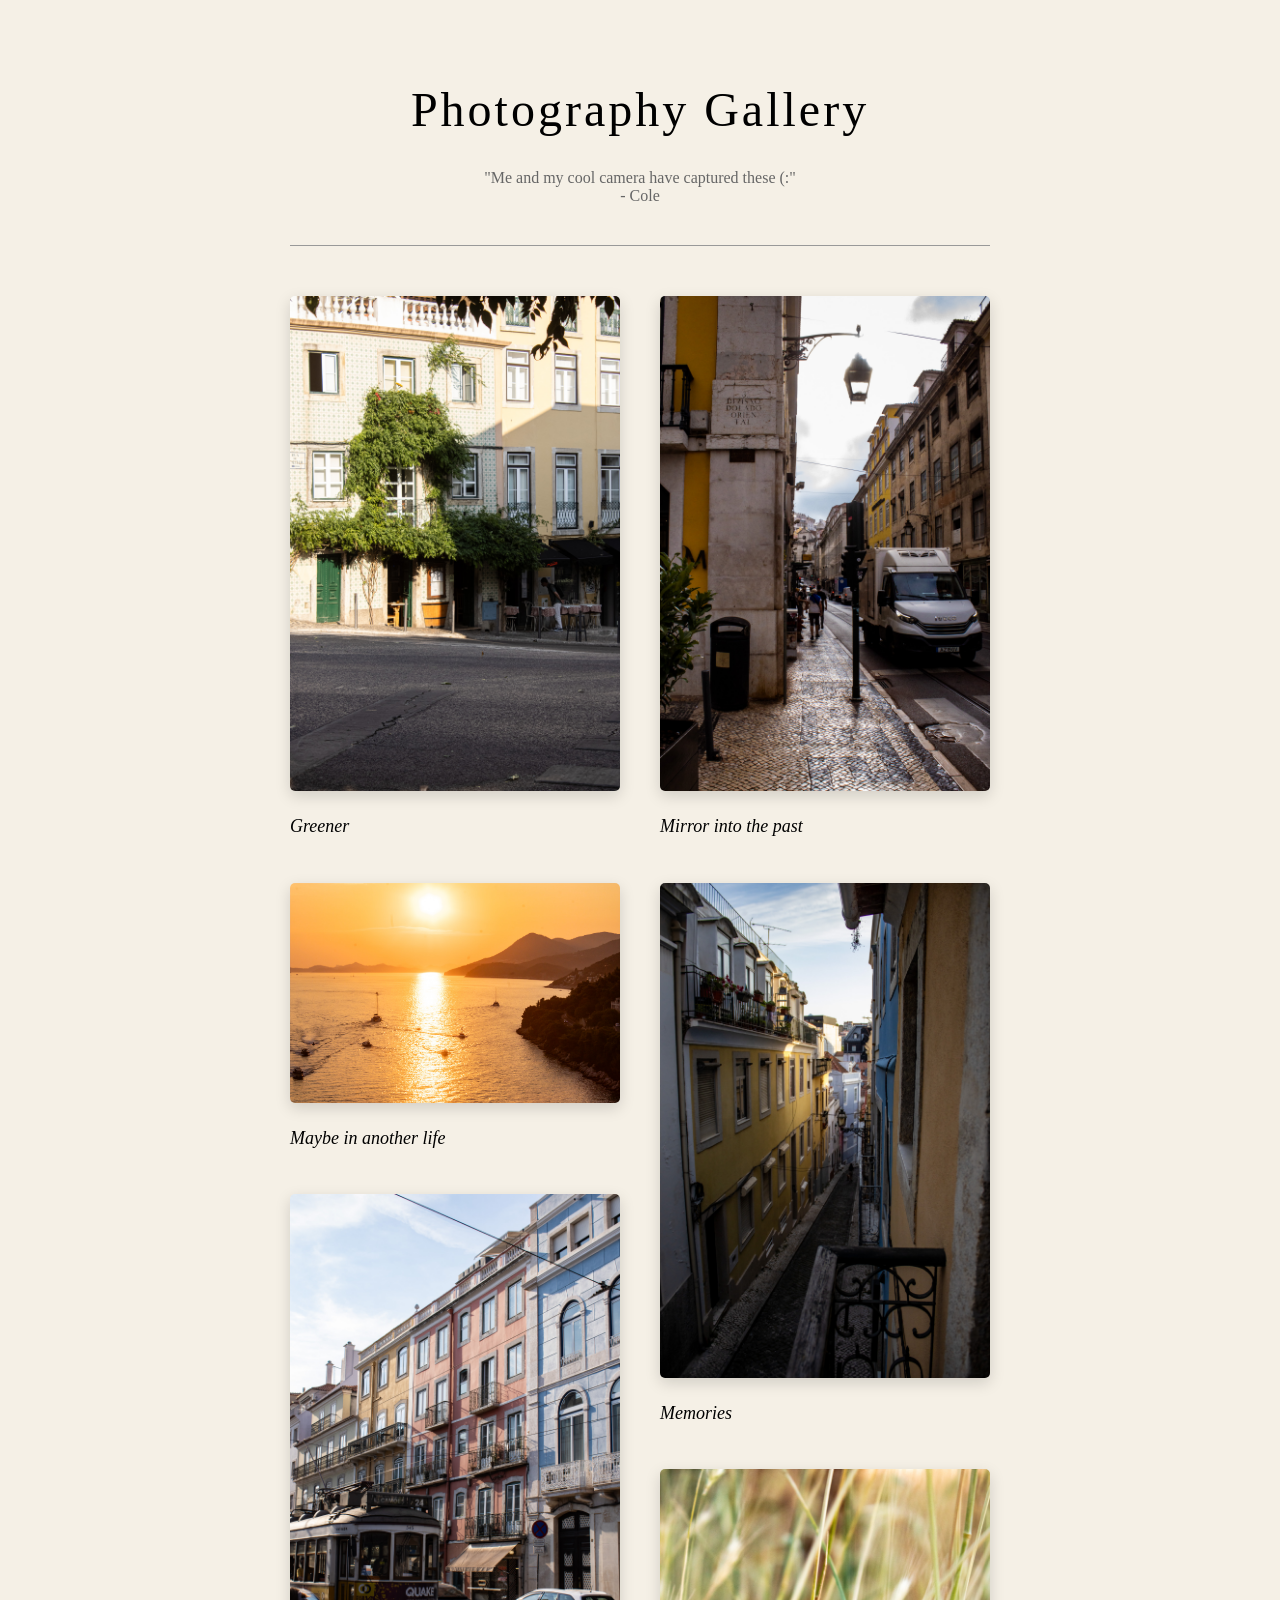
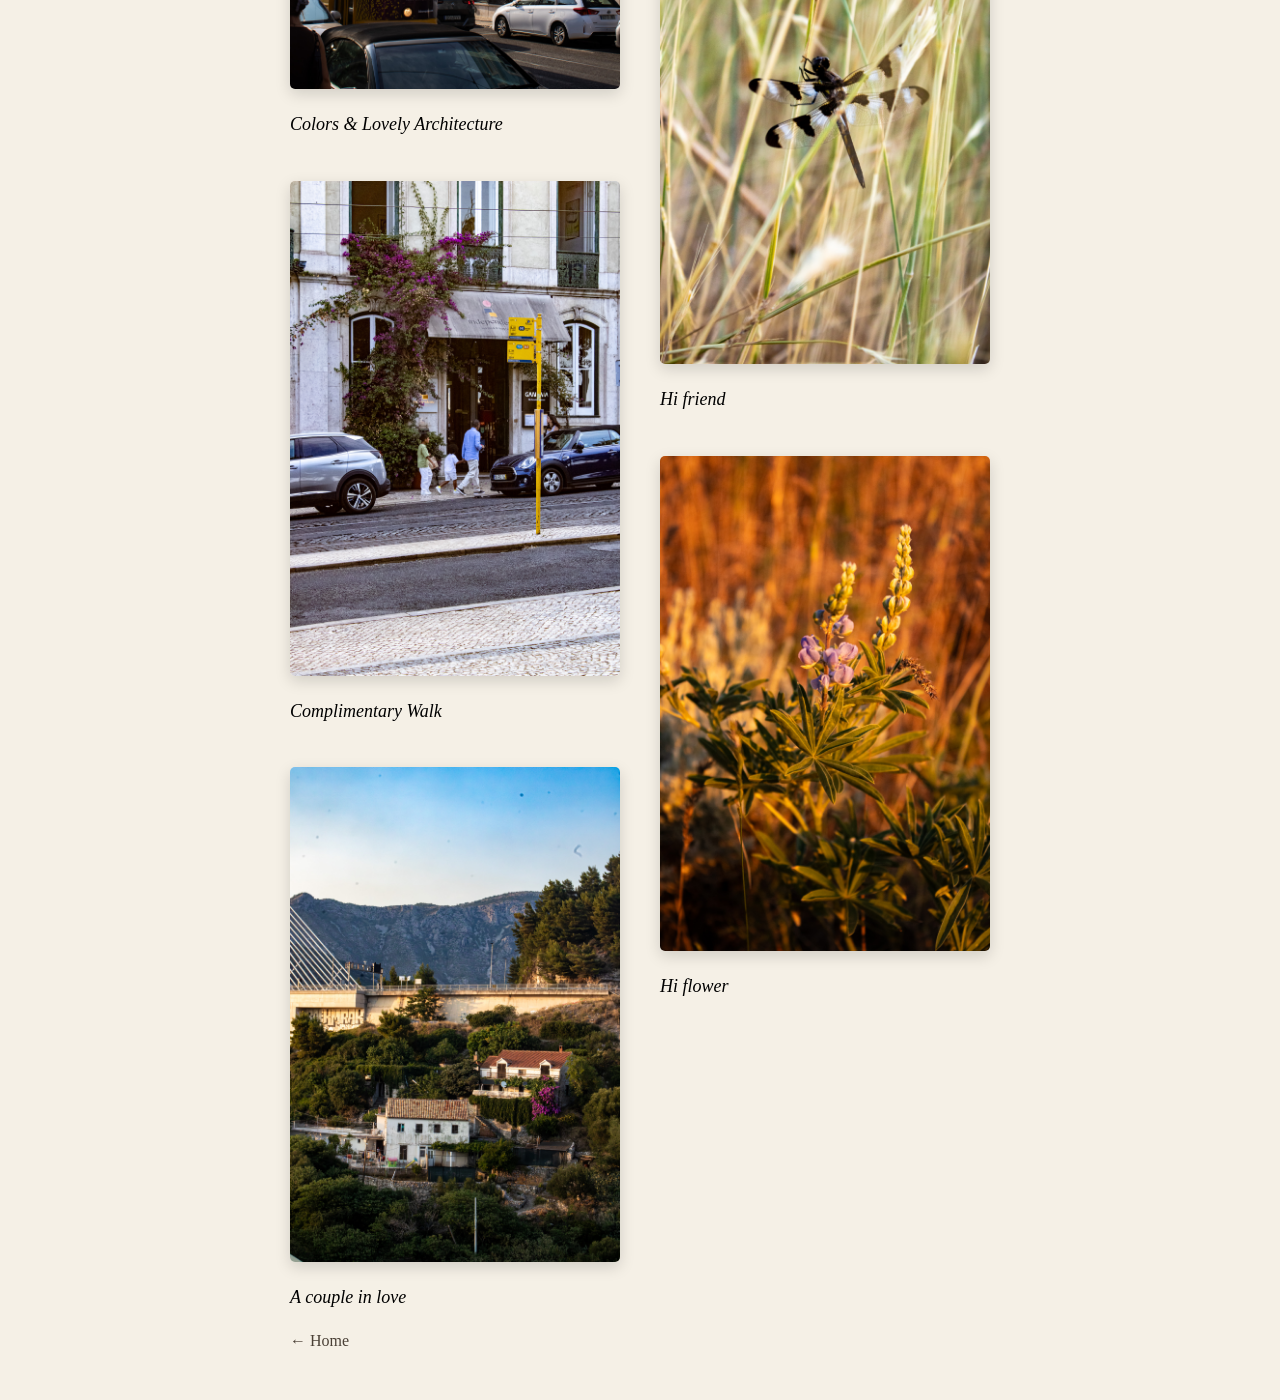
==== gallery.html @ 3cad30f8 "second version" ====
<!DOCTYPE html>
<html>

<head>
    <title>Photography Gallery</title>
    <link rel="stylesheet" href="styles.css">
</head>

<body>

<div class="content">

    <h1>Photography Gallery</h1>

    <h5>
        "Me and my cool camera have captured these (:" <br> - Cole
    </h5>

    <hr>


    <div class="gallery">

        <div class="photo-card">
            <img 
    class="gallery-image" 
    src="images/_MG_5881.jpg" 
    alt="Greener"
    data-caption="Greener — Lisbon, Portugal • July 2026">
            <p>Greener</p>
        </div>

<div class="photo-card">
            <img 
    class="gallery-image" 
    src="images/_MG_5789.jpg" 
    alt="Maybe in another life"
    data-caption="Maybe in another life — Dubrovnik, Croatia • June 2026">
            <p>Maybe in another life</p>
        </div>

        <div class="photo-card">
            <img 
    class="gallery-image" 
    src="images/_MG_5874.jpg" 
    alt="Colors & Lovely Architecture"
    data-caption="Colors & Lovely Architecture — Lisbon, Portugal • July 2026">
            <p>Colors & Lovely Architecture</p>
        </div>


        <div class="photo-card">
            <img 
    class="gallery-image" 
    src="images/_MG_5863.jpg" 
    alt="Complimentary Walk"
    data-caption="Complimentary Walk — Lisbon, Portugal • July 2026">
            <p>Complimentary Walk</p>
        </div>

        

        <div class="photo-card">
            <img 
    class="gallery-image" 
    src="images/_MG_5770.jpg" 
    alt="A couple in love"
    data-caption="A couple in love — Dubrovnik, Croatia • June 2026">
            <p>A couple in love</p>
        </div>

        <div class="photo-card">
            <img 
    class="gallery-image" 
    src="images/_MG_5724.jpg" 
    alt="Mirror into the past"
    data-caption="Mirror into the past — Lisbon, Portugal • June 2026">
            <p>Mirror into the past</p>
        </div>

        <div class="photo-card">
            <img 
    class="gallery-image" 
    src="images/_MG_5722.jpg" 
    alt="Memories"
    data-caption="Memories — Lisbon, Portugal • June 2026">
            <p>Memories</p>
        </div>

        <div class="photo-card">
            <img 
    class="gallery-image" 
    src="images/_MG_5719.jpg" 
    alt="Hi friend"
    data-caption="Hi friend — Layton, Utah • June 2026">
            <p>Hi friend</p>
        </div>

        <div class="photo-card">
            <img 
    class="gallery-image" 
    src="images/_MG_5712.jpg" 
    alt="Hi flower"
    data-caption="Hi flower — Layton, Utah • June 2026">
            <p>Hi flower</p>
        </div>
    </div>


    <br>

    <a href="index.html">← Home</a>

</div>

<div id="lightbox">

    <span id="close-lightbox">×</span>

    <div class="lightbox-content">

        <img id="lightbox-image">

        <p id="lightbox-caption"></p>

    </div>

</div>


<script src="script.js"></script>


</body>

</html>
---- styles.css ----
body {
    margin: 0;
    background-color: #f5f0e6;
    font-family: Georgia, serif;
}

.content {
    max-width: 700px;
    margin: auto;
    padding: 50px;
}

h1 {
    text-align: center;
    font-size: 48px;
    font-weight: normal;
    letter-spacing: 3px;
}

h2 {
    margin-top: 50px;
    font-weight: normal;
}

p {
    font-size: 18px;
    line-height: 1.8;
}
hr {
    margin: 40px 0;
    border: none;
    border-top: 1px solid #999;
}
h4 {
    font-size: 20px;
    font-weight: normal;
    color: #666;
}
h5 {
    text-align: center;
    font-size: 16px;
    font-weight: normal;
    color: #666;
}
h6 {
    margin-top: -10px;
    margin-bottom: 10px;
    font-size: 14px;
    font-weight: normal;
    color: #666;
}
button {
    background-color: transparent;
    border: 1px solid #555;
    padding: 12px 100px;
    font-family: Georgia, serif;
    font-size: 26px;
    cursor: pointer;
    color: #2b2b2b;
    margin: 10px;
}

button:hover {
    background-color: #e8dfd0;
}

.center-button {
    text-align: center;
    margin-top: 40px;
}
.poem-card {
    border: 1px solid #ccc;
    padding: 25px;
    margin: 30px 0;
    background-color: rgba(255,255,255,0.3);
}

.poem-card h2 {
    margin-top: 0;
}

a {
    color: #4a4036;
    text-decoration: none;
}

a:hover {
    text-decoration: underline;
}

.hero h1 {
    font-size: 64px;
    letter-spacing: 5px;
    font-weight: normal;
    margin-bottom: 20px;
}


.subtitle {
    font-size: 20px;
    font-style: italic;
    color: #555;
}


.center-button {
    margin-top: 50px;
}


.poetry-button {
    display: inline-block;
    border: 1px solid #555;
    padding: 15px 35px;
    color: #2b2b2b;
    text-decoration: none;
    font-family: Georgia, serif;
    font-size: 18px;
    transition: 0.3s;
}


.poetry-button:hover {
    background-color: #e8dfd0;
}


.featured {
    text-align: center;
    margin-top: 60px;
}


.poem-preview {
    font-size: 20px;
    line-height: 2;
    font-style: italic;
}
select {
    padding: 10px;
    font-family: Georgia, serif;
    margin: 20px 0;
}


.poem-card {
    background-color: rgba(255, 255, 255, 0.35);
    border: 1px solid #c8c0b3;
    padding: 30px;
    margin: 30px auto;
    max-width: 600px;

    text-align: center;

    box-shadow: 0 4px 10px rgba(0,0,0,0.05);

    transition: transform 0.3s ease, box-shadow 0.3s ease;
}


.poem-card:hover {
    transform: translateY(-5px);
    box-shadow: 0 8px 20px rgba(0,0,0,0.1);
}


.poem-card h2 {
    margin-top: 0;
    font-size: 28px;
    font-weight: normal;
}


.poem-card p {
    font-style: italic;
    color: #666;
}


.poem-card a {
    display: inline-block;
    margin-top: 15px;

    color: #4a4036;
    text-decoration: none;

    border-bottom: 1px solid #4a4036;
}


.poem-card a:hover {
    opacity: 0.6;
}

.hero {
    background-image: url("images/_MG_5881.jpg");
    background-size: cover;
    background-position: center;
    background-repeat: no-repeat;
    background-position: center 45%;

    height: 500px;

    display: flex;
    justify-content: center;
    align-items: center;
}

.overlay {
    background: rgba(0, 0, 0, 0.35);
    padding: 60px;
    border-radius: 8px;
    text-align: center;
}

.overlay h1,
.overlay p {
    color: white;
}
.featured-photo {
    text-align: center;
    margin: auto;
    max-width: 900px;
}

.featured-photo img {
    width: 100%;
    max-width: 700px;

    border-radius: 8px;

    box-shadow: 0 10px 25px rgba(0,0,0,.15);

    transition: transform .3s ease;
}

.featured-photo img:hover {
    transform: scale(1.02);
}
.gallery {
    columns: 2;
    column-gap: 40px;
    margin-top: 50px;
}

.photo-card {
    break-inside: avoid;
    margin-bottom: 40px;
}


.photo-card img {
    width: 100%;
    height: auto;

    border-radius: 5px;

    box-shadow: 0 5px 15px rgba(0,0,0,0.15);

    transition: transform 0.3s ease;
}


.photo-card img:hover {

    transform: scale(1.03);

}


.photo-card p {

    font-style: italic;

    margin-top: 15px;

}
#lightbox {
    display: none;

    position: fixed;

    top: 0;
    left: 0;

    width: 100%;
    height: 100%;

    background: rgba(0,0,0,0.85);

    justify-content: center;
    align-items: center;

    z-index: 1000;
}


.lightbox-content {
    display: flex;
    flex-direction: column;

    align-items: center;

    max-width: 90%;
    max-height: 90%;
}


#lightbox-image {
    max-width: 90vw;
    max-height: 85vh;

    width: auto;
    height: auto;

    object-fit: contain;
}


#lightbox-caption {
    color: white;

    font-size: 18px;

    font-style: italic;

    margin-top: 20px;

    text-align: center;
}


#close-lightbox {
    position: absolute;

    top: 30px;
    right: 50px;

    color: white;

    font-size: 50px;

    cursor: pointer;
}
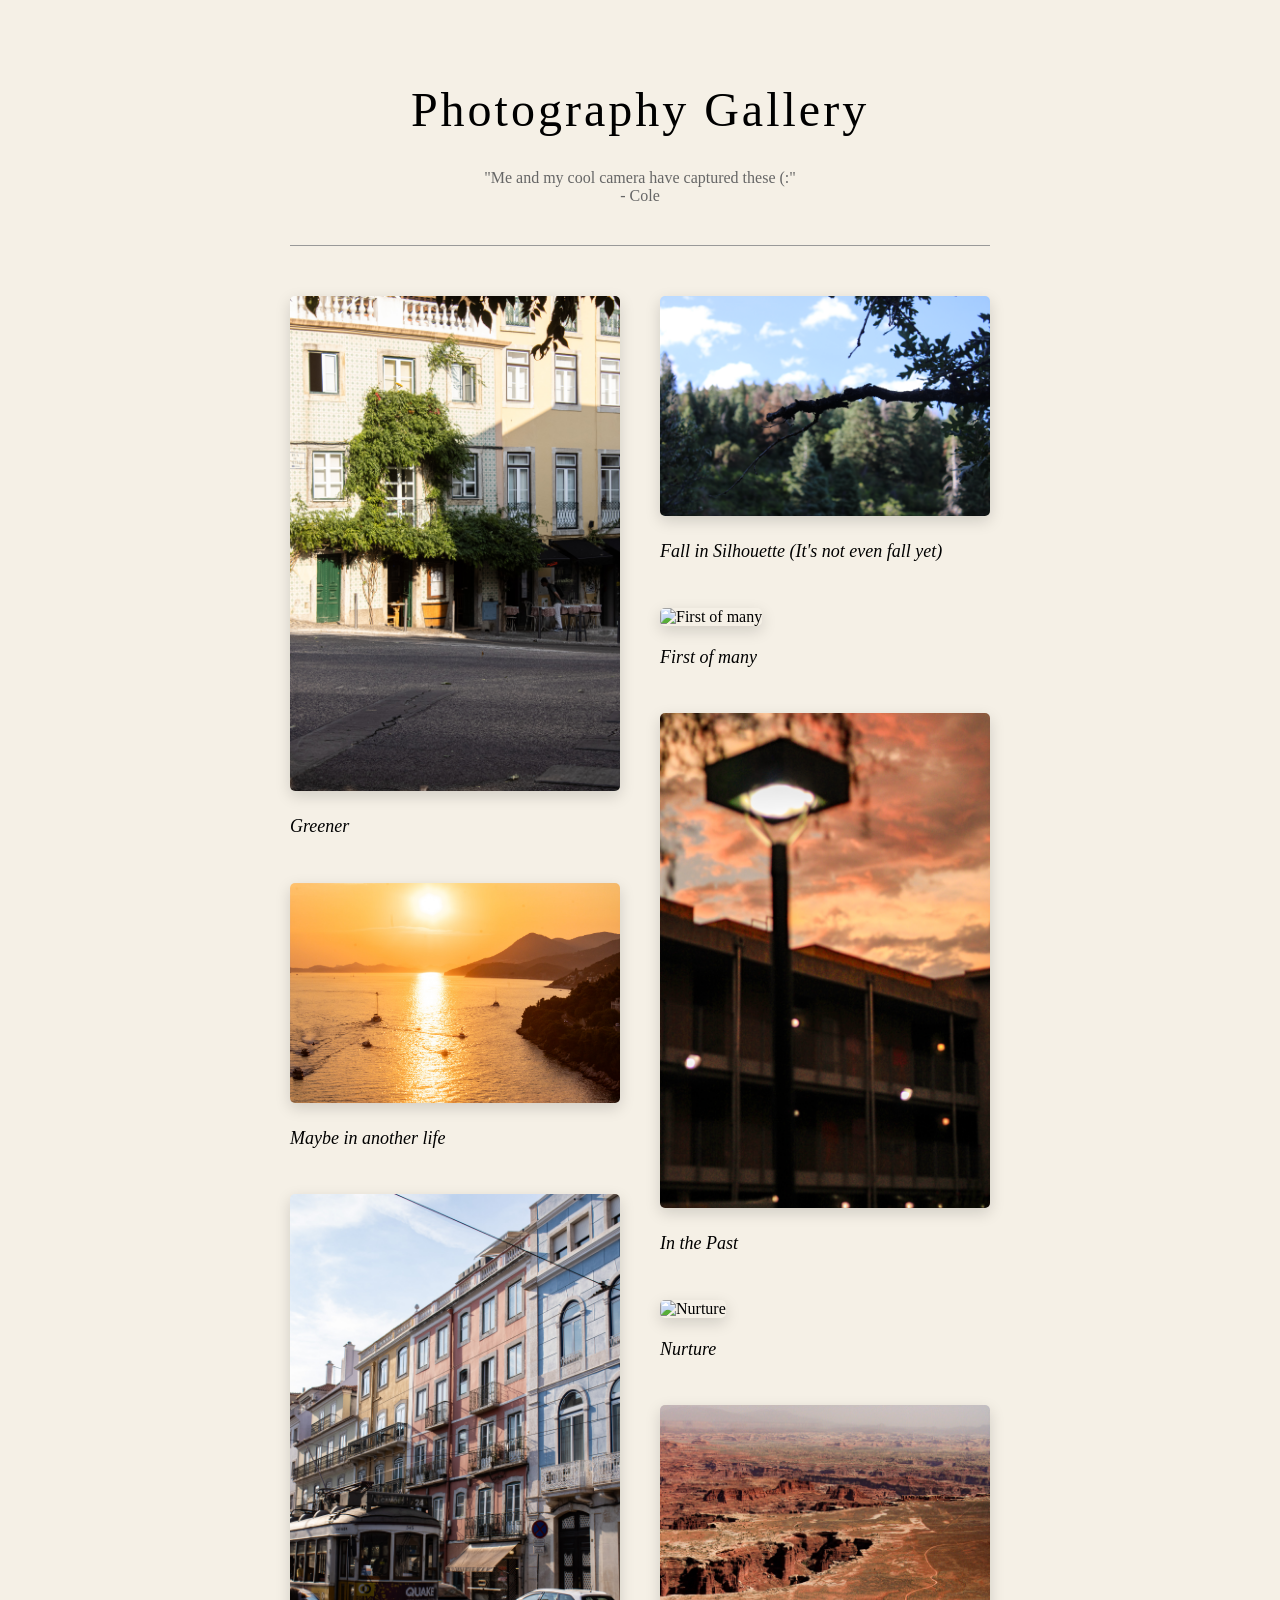
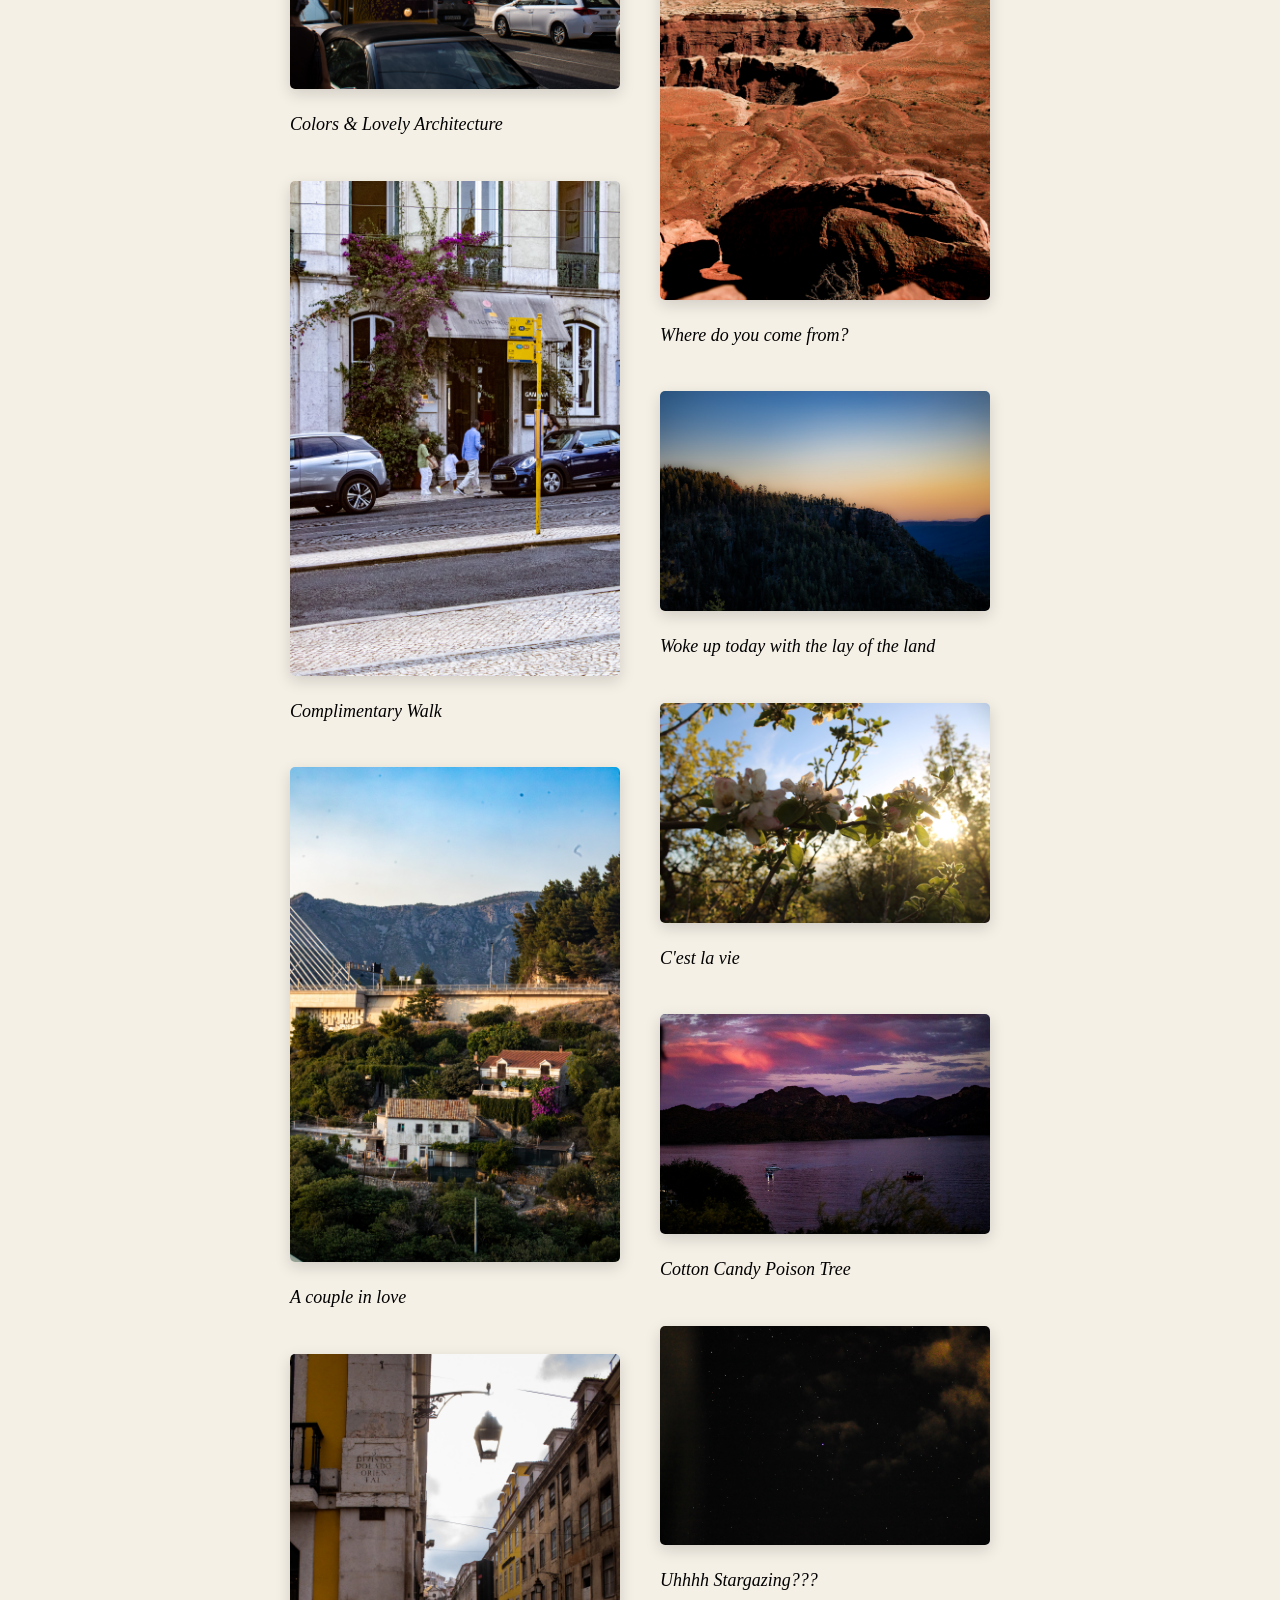
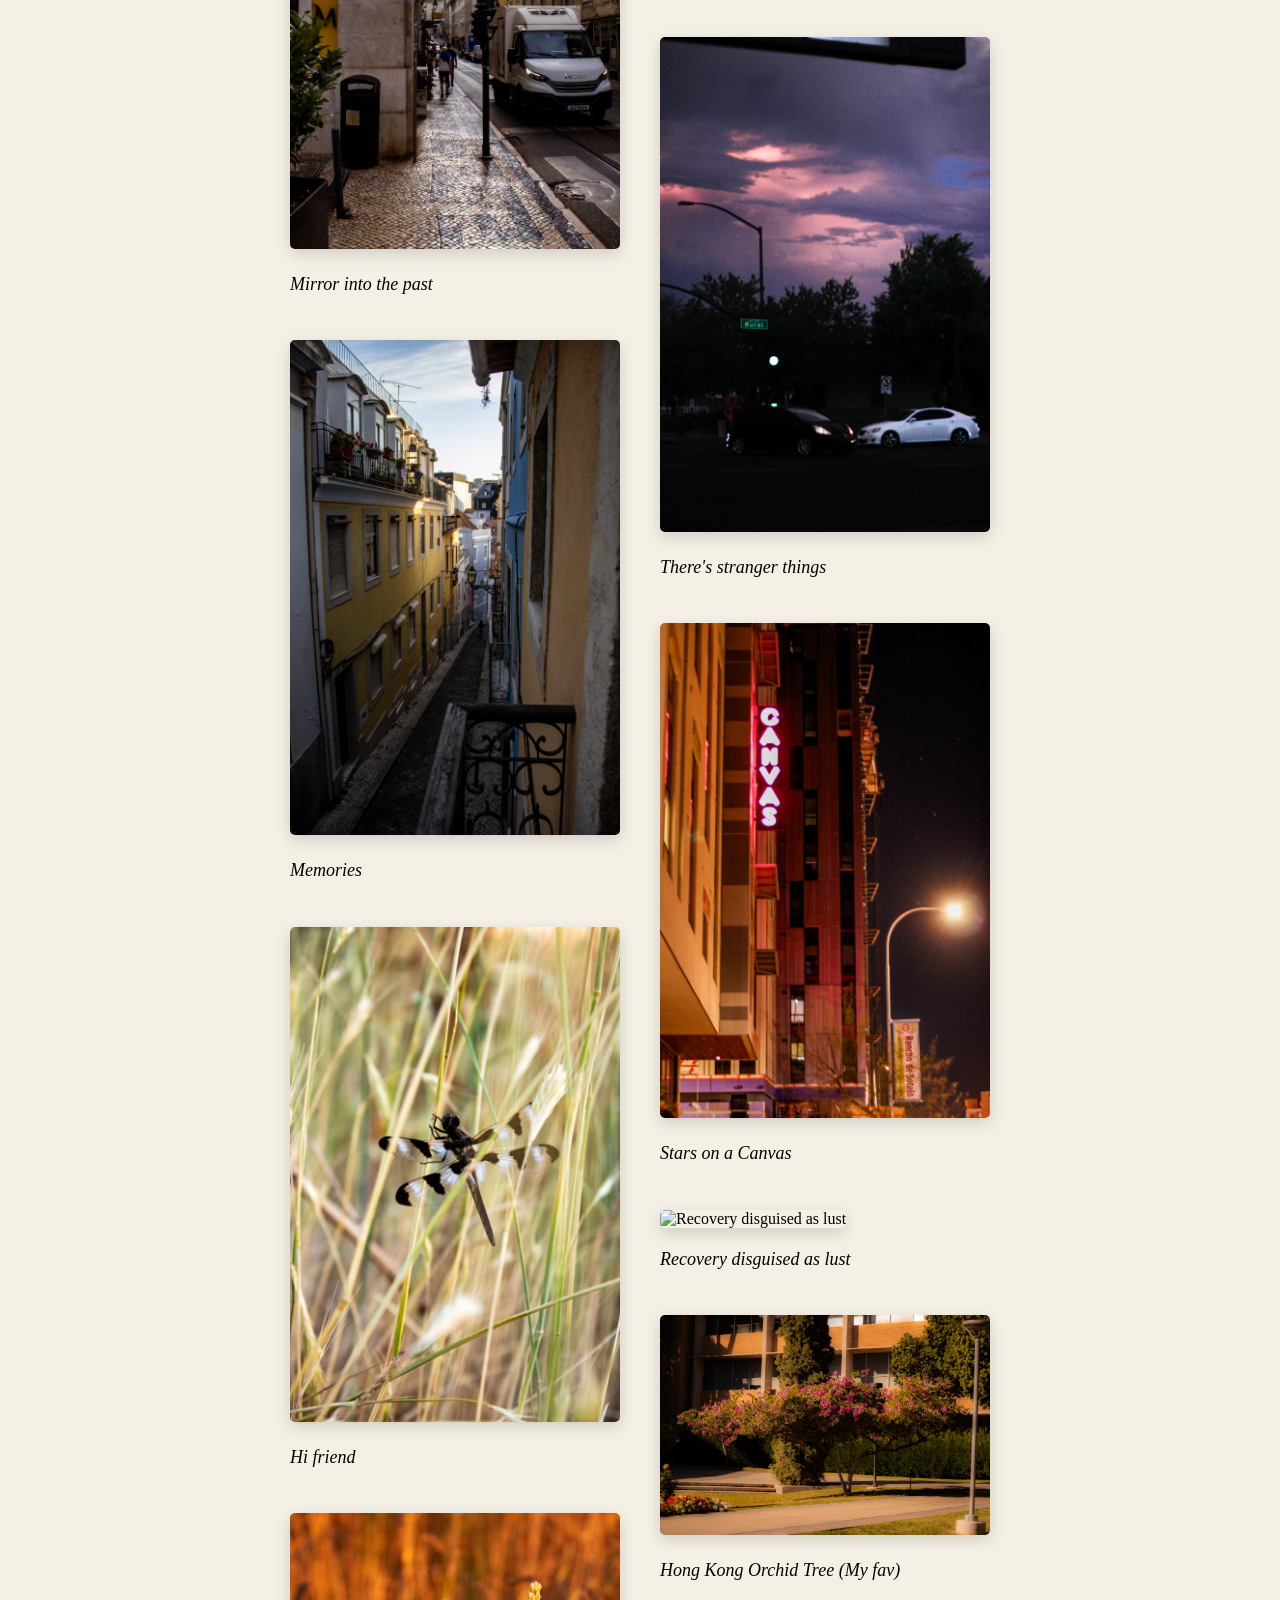
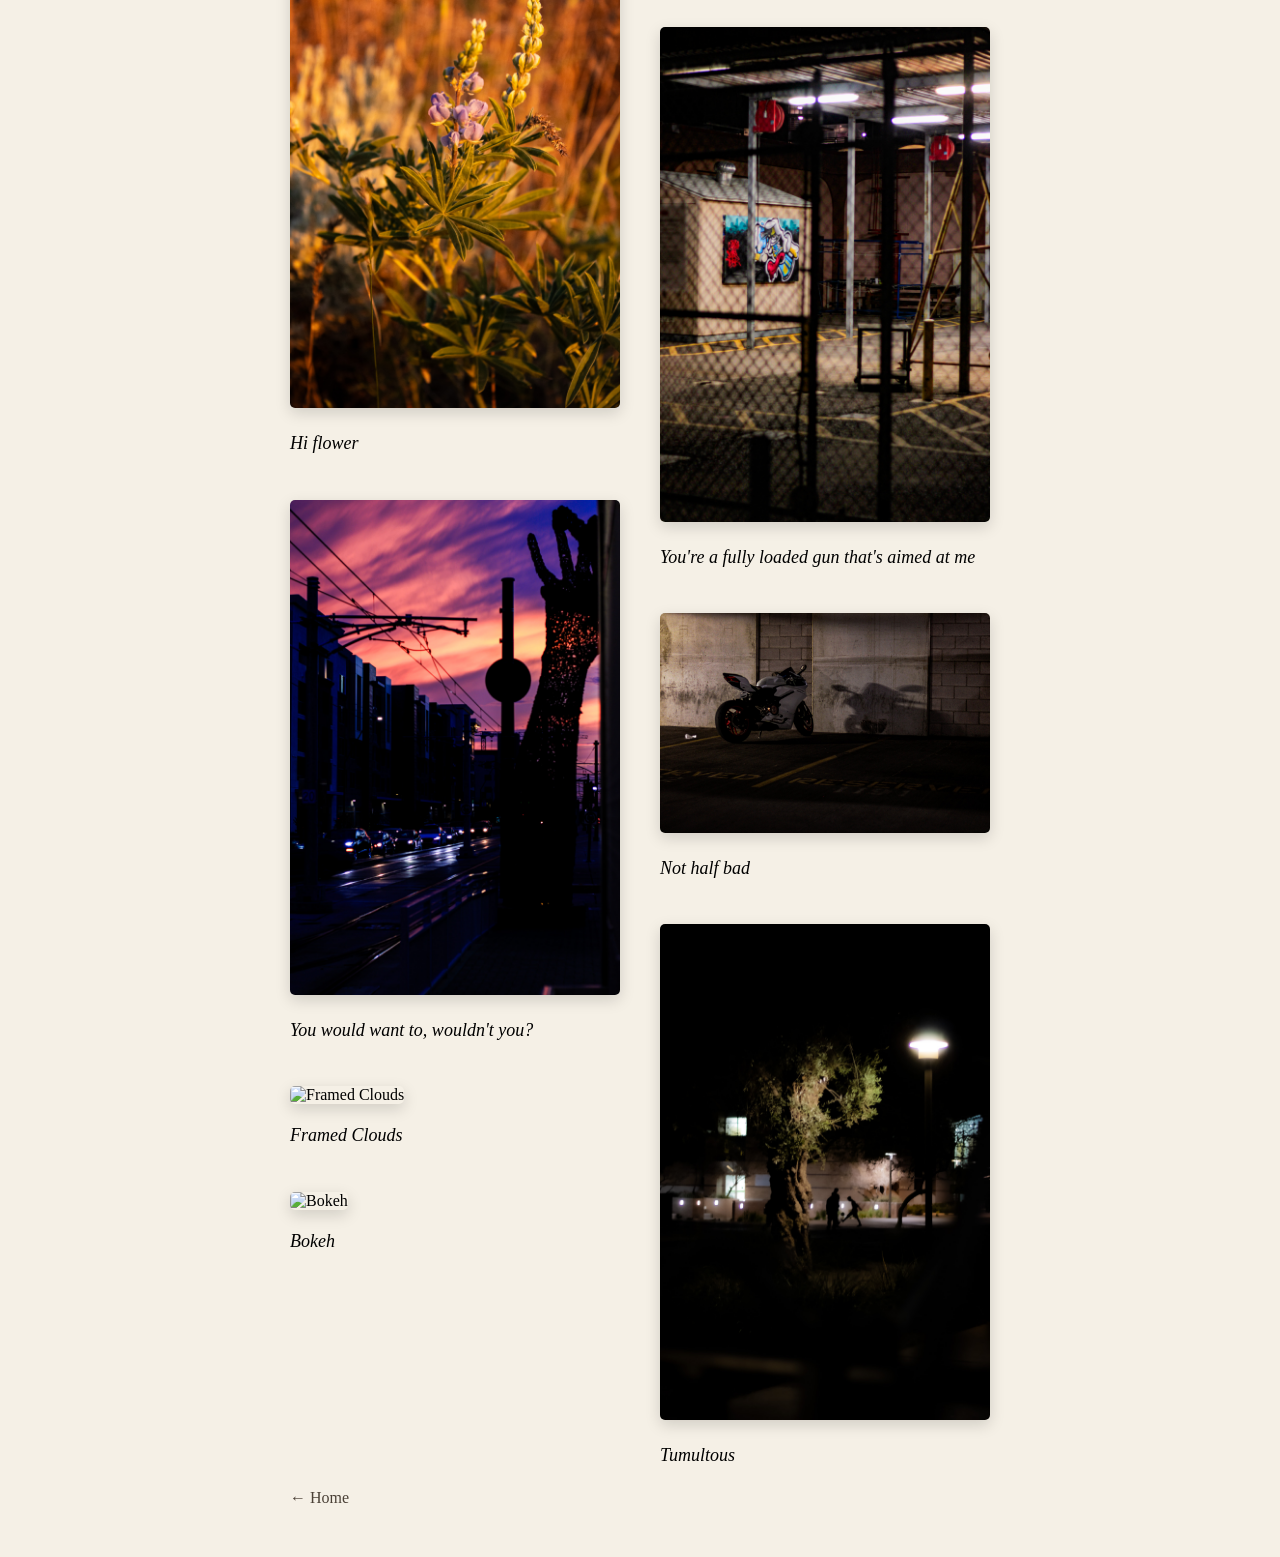
==== commit 2eed028b: "Full Gallery & Small Update" ====
--- a/gallery.html
+++ b/gallery.html
@@ -24,7 +24,7 @@
         <div class="photo-card">
             <img 
     class="gallery-image" 
-    src="images/_MG_5881.jpg" 
+    src="images/test.jpg" 
     alt="Greener"
     data-caption="Greener — Lisbon, Portugal • July 2026">
             <p>Greener</p>
@@ -33,7 +33,7 @@
 <div class="photo-card">
             <img 
     class="gallery-image" 
-    src="images/_MG_5789.jpg" 
+    src="images/inanlife.jpg" 
     alt="Maybe in another life"
     data-caption="Maybe in another life — Dubrovnik, Croatia • June 2026">
             <p>Maybe in another life</p>
@@ -42,7 +42,7 @@
         <div class="photo-card">
             <img 
     class="gallery-image" 
-    src="images/_MG_5874.jpg" 
+    src="images/lisbcolors.jpg" 
     alt="Colors & Lovely Architecture"
     data-caption="Colors & Lovely Architecture — Lisbon, Portugal • July 2026">
             <p>Colors & Lovely Architecture</p>
@@ -52,7 +52,7 @@
         <div class="photo-card">
             <img 
     class="gallery-image" 
-    src="images/_MG_5863.jpg" 
+    src="images/lisbcomp.jpg" 
     alt="Complimentary Walk"
     data-caption="Complimentary Walk — Lisbon, Portugal • July 2026">
             <p>Complimentary Walk</p>
@@ -63,7 +63,7 @@
         <div class="photo-card">
             <img 
     class="gallery-image" 
-    src="images/_MG_5770.jpg" 
+    src="images/couple.jpg" 
     alt="A couple in love"
     data-caption="A couple in love — Dubrovnik, Croatia • June 2026">
             <p>A couple in love</p>
@@ -72,7 +72,7 @@
         <div class="photo-card">
             <img 
     class="gallery-image" 
-    src="images/_MG_5724.jpg" 
+    src="images/mirror.jpg" 
     alt="Mirror into the past"
     data-caption="Mirror into the past — Lisbon, Portugal • June 2026">
             <p>Mirror into the past</p>
@@ -81,7 +81,7 @@
         <div class="photo-card">
             <img 
     class="gallery-image" 
-    src="images/_MG_5722.jpg" 
+    src="images/memory.jpg" 
     alt="Memories"
     data-caption="Memories — Lisbon, Portugal • June 2026">
             <p>Memories</p>
@@ -90,7 +90,7 @@
         <div class="photo-card">
             <img 
     class="gallery-image" 
-    src="images/_MG_5719.jpg" 
+    src="images/friend.jpg" 
     alt="Hi friend"
     data-caption="Hi friend — Layton, Utah • June 2026">
             <p>Hi friend</p>
@@ -99,11 +99,175 @@
         <div class="photo-card">
             <img 
     class="gallery-image" 
-    src="images/_MG_5712.jpg" 
+    src="images/flower.jpg" 
     alt="Hi flower"
     data-caption="Hi flower — Layton, Utah • June 2026">
             <p>Hi flower</p>
         </div>
+        <div class="photo-card">
+            <img 
+    class="gallery-image" 
+    src="images/tpewoah.jpeg" 
+    alt="You would want to, wouldn't you?"
+    data-caption="You would want to, wouldn't you? — Tempe, Arizona • October 2025">
+            <p>You would want to, wouldn't you?</p>
+        </div>
+        <div class="photo-card">
+            <img 
+    class="gallery-image" 
+    src="images/tpessclouds.jpeg" 
+    alt="Framed Clouds"
+    data-caption="Framed Clouds — Tempe, Arizona • February 2025">
+            <p>Framed Clouds</p>
+        </div>
+        <div class="photo-card">
+            <img 
+    class="gallery-image" 
+    src="images/bokeh.jpeg" 
+    alt="Bokeh"
+    data-caption="Bokeh — Tempe, Arizona • February 2025">
+            <p>Bokeh</p>
+        </div>
+        <div class="photo-card">
+            <img 
+    class="gallery-image" 
+    src="images/fallsiloh.jpeg" 
+    alt="Fall in Silhouette (It's not even fall yet)"
+    data-caption="Fall in Silhouette (It's not even fall yet) — Layton, Utah • June 2024">
+            <p>Fall in Silhouette (It's not even fall yet)</p>
+        </div>
+        <div class="photo-card">
+            <img 
+    class="gallery-image" 
+    src="images/first.jpeg" 
+    alt="First of many"
+    data-caption="First of many — Layton, Utah • January 2024">
+            <p>First of many</p>
+        </div>
+        <div class="photo-card">
+            <img 
+    class="gallery-image" 
+    src="images/inthepast.jpeg" 
+    alt="In the Past"
+    data-caption="In the Past — Tempe, Arizona • August 2025">
+            <p>In the Past</p>
+        </div>
+        <div class="photo-card">
+            <img 
+    class="gallery-image" 
+    src="images/nurture.jpeg" 
+    alt="Nurture"
+    data-caption="Nurture — Tempe, Arizona • February 2025">
+            <p>Nurture</p>
+        </div>
+        <div class="photo-card">
+            <img 
+    class="gallery-image" 
+    src="images/oldsalroad.jpeg" 
+    alt="Where do you come from?"
+    data-caption="Where do you come from? — Old La Sal, Utah • May 2025">
+            <p>Where do you come from?</p>
+        </div>
+
+        <div class="photo-card">
+            <img 
+    class="gallery-image" 
+    src="images/pyson.jpeg" 
+    alt="Woke up today with the lay of the land"
+    data-caption="Woke up today with the lay of the land — Payson, Arizona • April 2026">
+            <p>Woke up today with the lay of the land</p>
+        </div>
+
+        <div class="photo-card">
+            <img 
+    class="gallery-image" 
+    src="images/reaching.jpeg" 
+    alt="C'est la vie"
+    data-caption="C'est la vie — Layton, Utah • April 2024">
+            <p>C'est la vie</p>
+        </div>
+
+        <div class="photo-card">
+            <img 
+    class="gallery-image" 
+    src="images/saguaro.jpeg" 
+    alt="Cotton Candy Poison Tree"
+    data-caption="Cotton Candy Poison Tree — Lake Saguaro, Arizona • April 2026">
+            <p>Cotton Candy Poison Tree</p>
+        </div>
+
+        <div class="photo-card">
+            <img 
+    class="gallery-image" 
+    src="images/stargazing.jpeg" 
+    alt="Uhhhh Stargazing???"
+    data-caption="Uhhhh Stargazing??? — Layton, Utah • July 2025">
+            <p>Uhhhh Stargazing???</p>
+        </div>
+
+        <div class="photo-card">
+            <img 
+    class="gallery-image" 
+    src="images/strange.jpeg" 
+    alt="There's stranger things"
+    data-caption="There's stranger things — Tempe, Arizona • August 2025">
+            <p>There's stranger things</p>
+        </div>
+
+        <div class="photo-card">
+            <img 
+    class="gallery-image" 
+    src="images/tpecanvas.jpeg" 
+    alt="Stars on a Canvas"
+    data-caption="Stars on a Canvas — Tempe, Arizona • February 2026">
+            <p>Stars on a Canvas</p>
+        </div>
+
+        <div class="photo-card">
+            <img 
+    class="gallery-image" 
+    src="images/tpecar.jpeg" 
+    alt="Recovery disguised as lust"
+    data-caption="Recovery disguised as lust — Tempe, Arizona • November 2024">
+            <p>Recovery disguised as lust</p>
+        </div>
+
+        <div class="photo-card">
+            <img 
+    class="gallery-image" 
+    src="images/tpefavtree.jpeg" 
+    alt="Hong Kong Orchid Tree (My fav)"
+    data-caption="Hong Kong Orchid Tree (My fav) — Tempe, Arizona • February 2026">
+            <p>Hong Kong Orchid Tree (My fav)</p>
+        </div>
+
+        <div class="photo-card">
+            <img 
+    class="gallery-image" 
+    src="images/tpegrid.jpeg" 
+    alt="You're a fully loaded gun that's aimed at me"
+    data-caption="You're a fully loaded gun that's aimed at me — Tempe, Arizona • January 2026">
+            <p>You're a fully loaded gun that's aimed at me</p>
+        </div>
+        
+        <div class="photo-card">
+            <img 
+    class="gallery-image" 
+    src="images/tpemotc.jpeg" 
+    alt="Not half bad"
+    data-caption="Not half bad — Tempe, Arizona • February 2026">
+            <p>Not half bad</p>
+        </div>
+
+        <div class="photo-card">
+            <img 
+    class="gallery-image" 
+    src="images/tpeplay.jpeg" 
+    alt="Tumultous"
+    data-caption="Tumultous — Tempe, Arizona • February 2026">
+            <p>Tumultous</p>
+        </div>
+
     </div>
 
 
--- a/styles.css
+++ b/styles.css
@@ -35,6 +35,7 @@
     font-size: 20px;
     font-weight: normal;
     color: #666;
+    text-align: center;
 }
 h5 {
     text-align: center;
@@ -193,7 +194,7 @@
 }
 
 .hero {
-    background-image: url("images/_MG_5881.jpg");
+    background-image: url("images/test.jpg");
     background-size: cover;
     background-position: center;
     background-repeat: no-repeat;
@@ -341,4 +342,14 @@
     font-size: 50px;
 
     cursor: pointer;
+}
+#homeButton {
+    display: block;
+    text-align: center;
+    margin-top: 20px;
+    margin-bottom: 50px;
+}
+#poem {
+    text-align: center;
+    margin-top: 20px;
 }
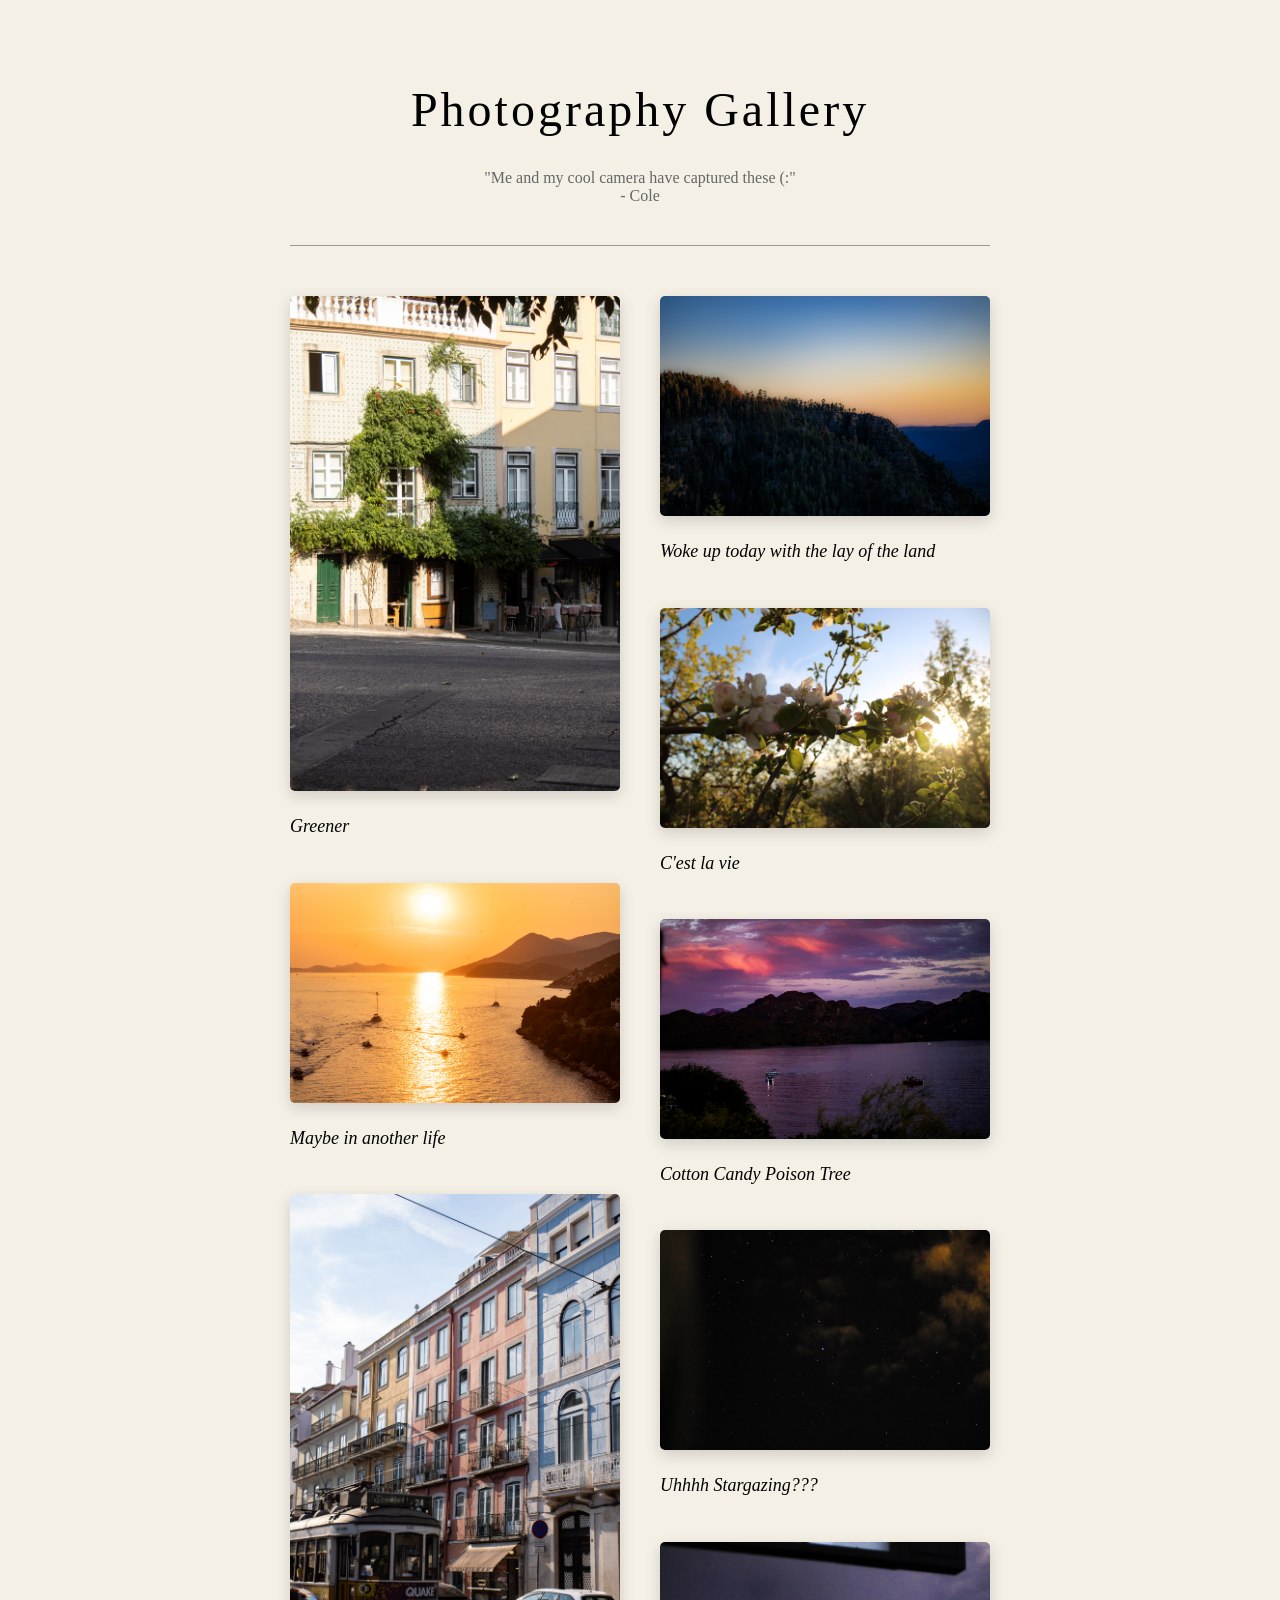
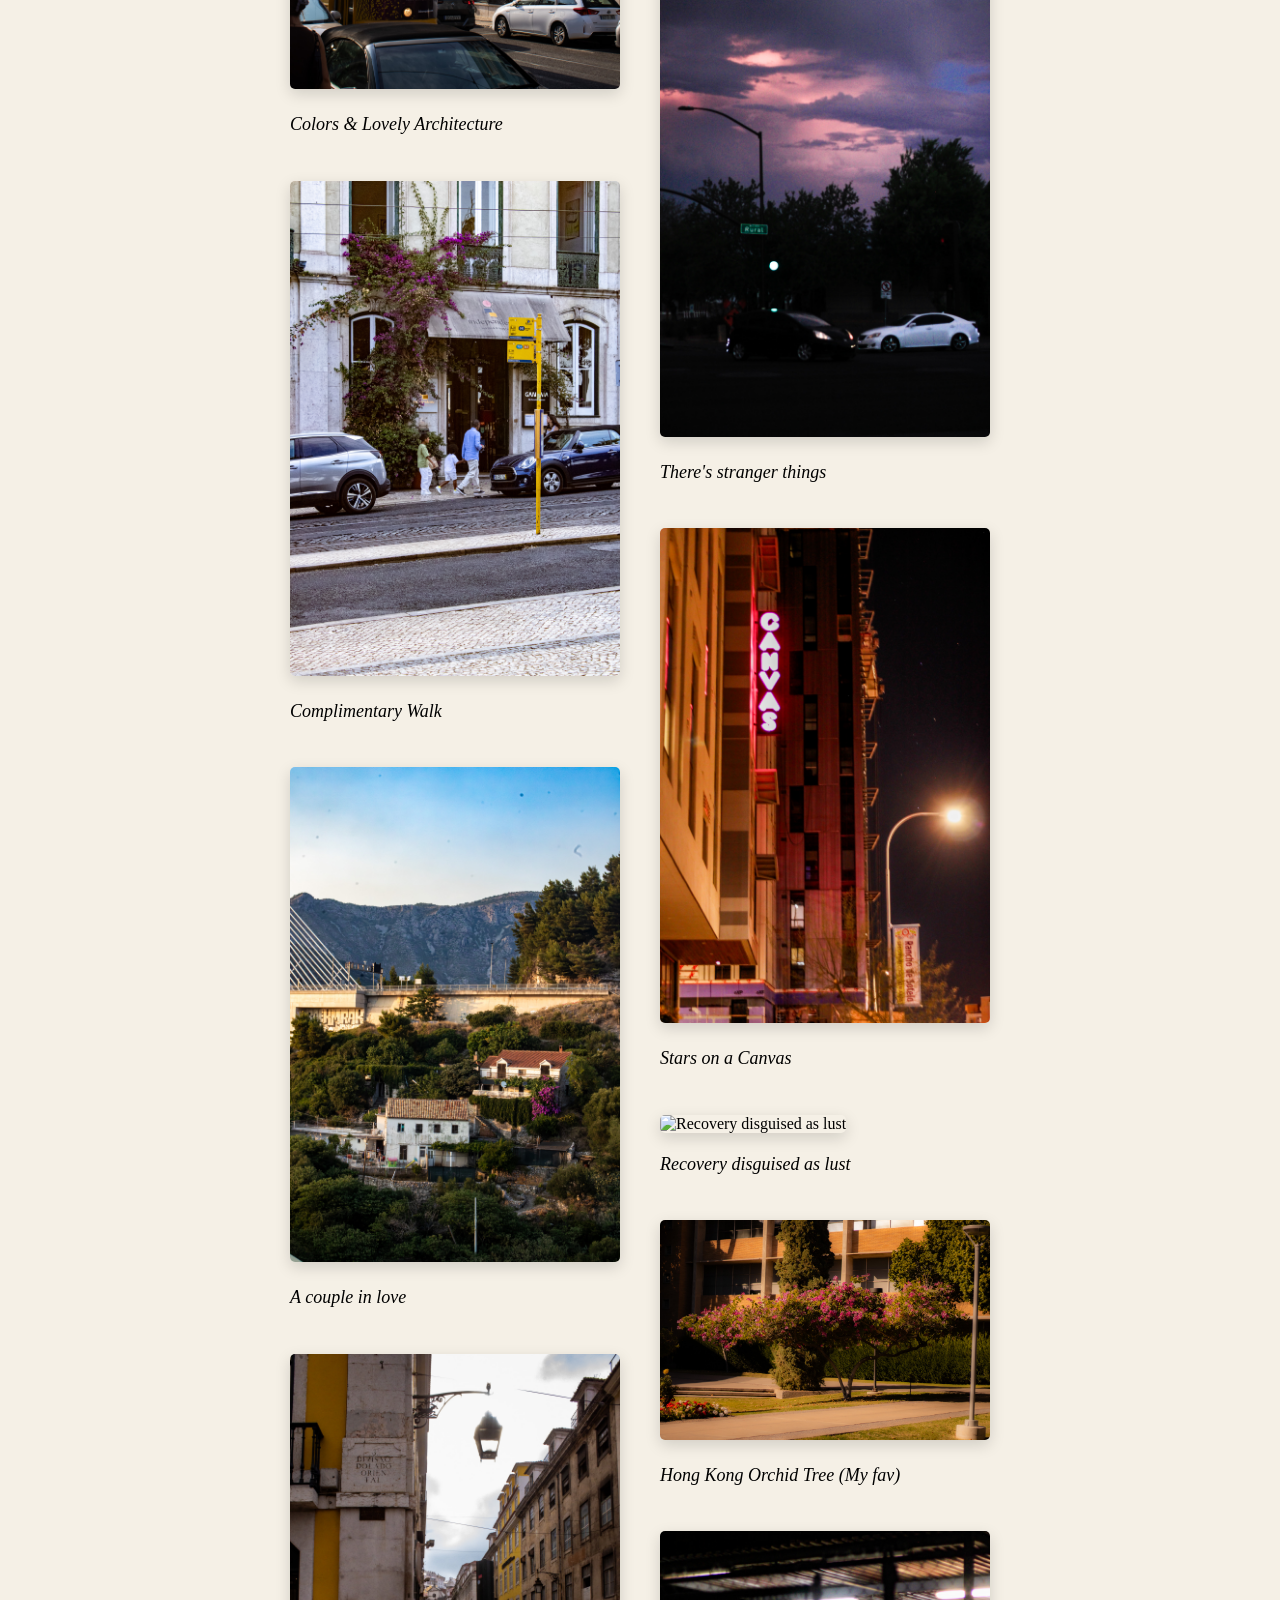
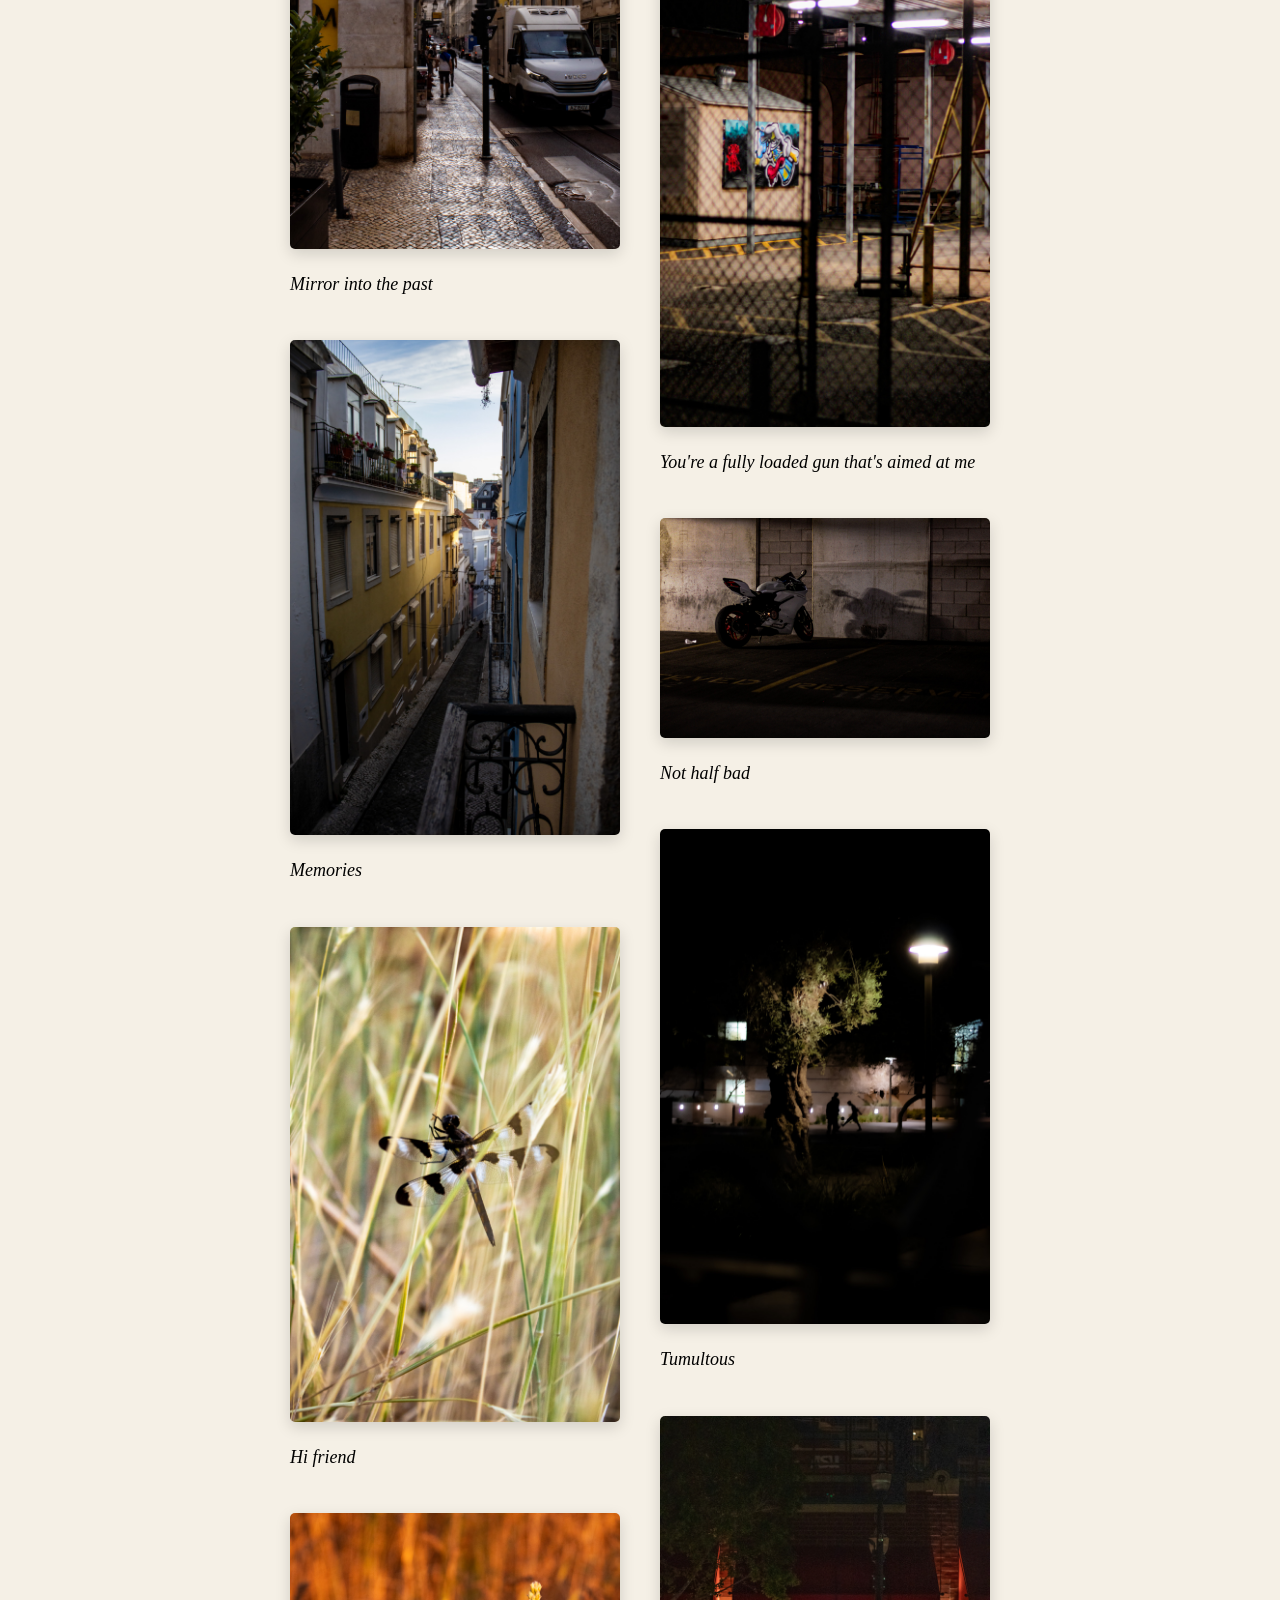
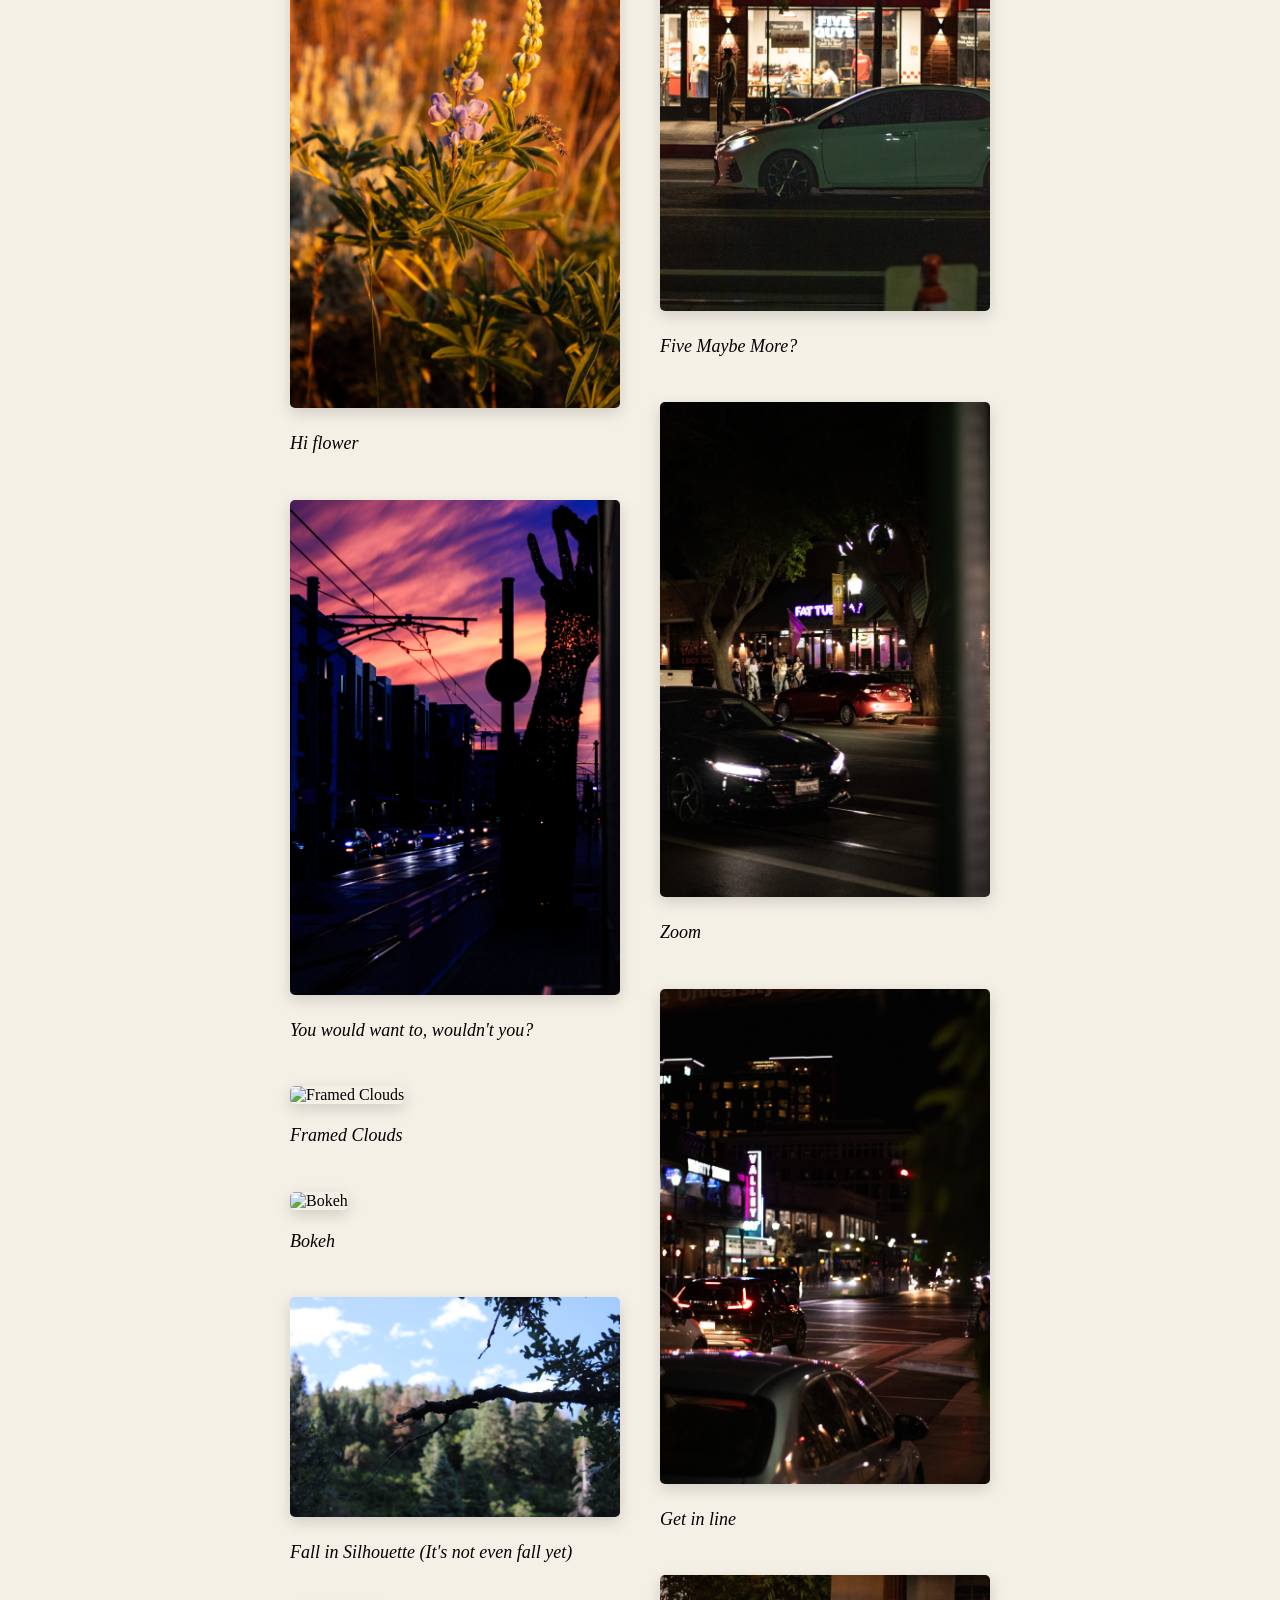
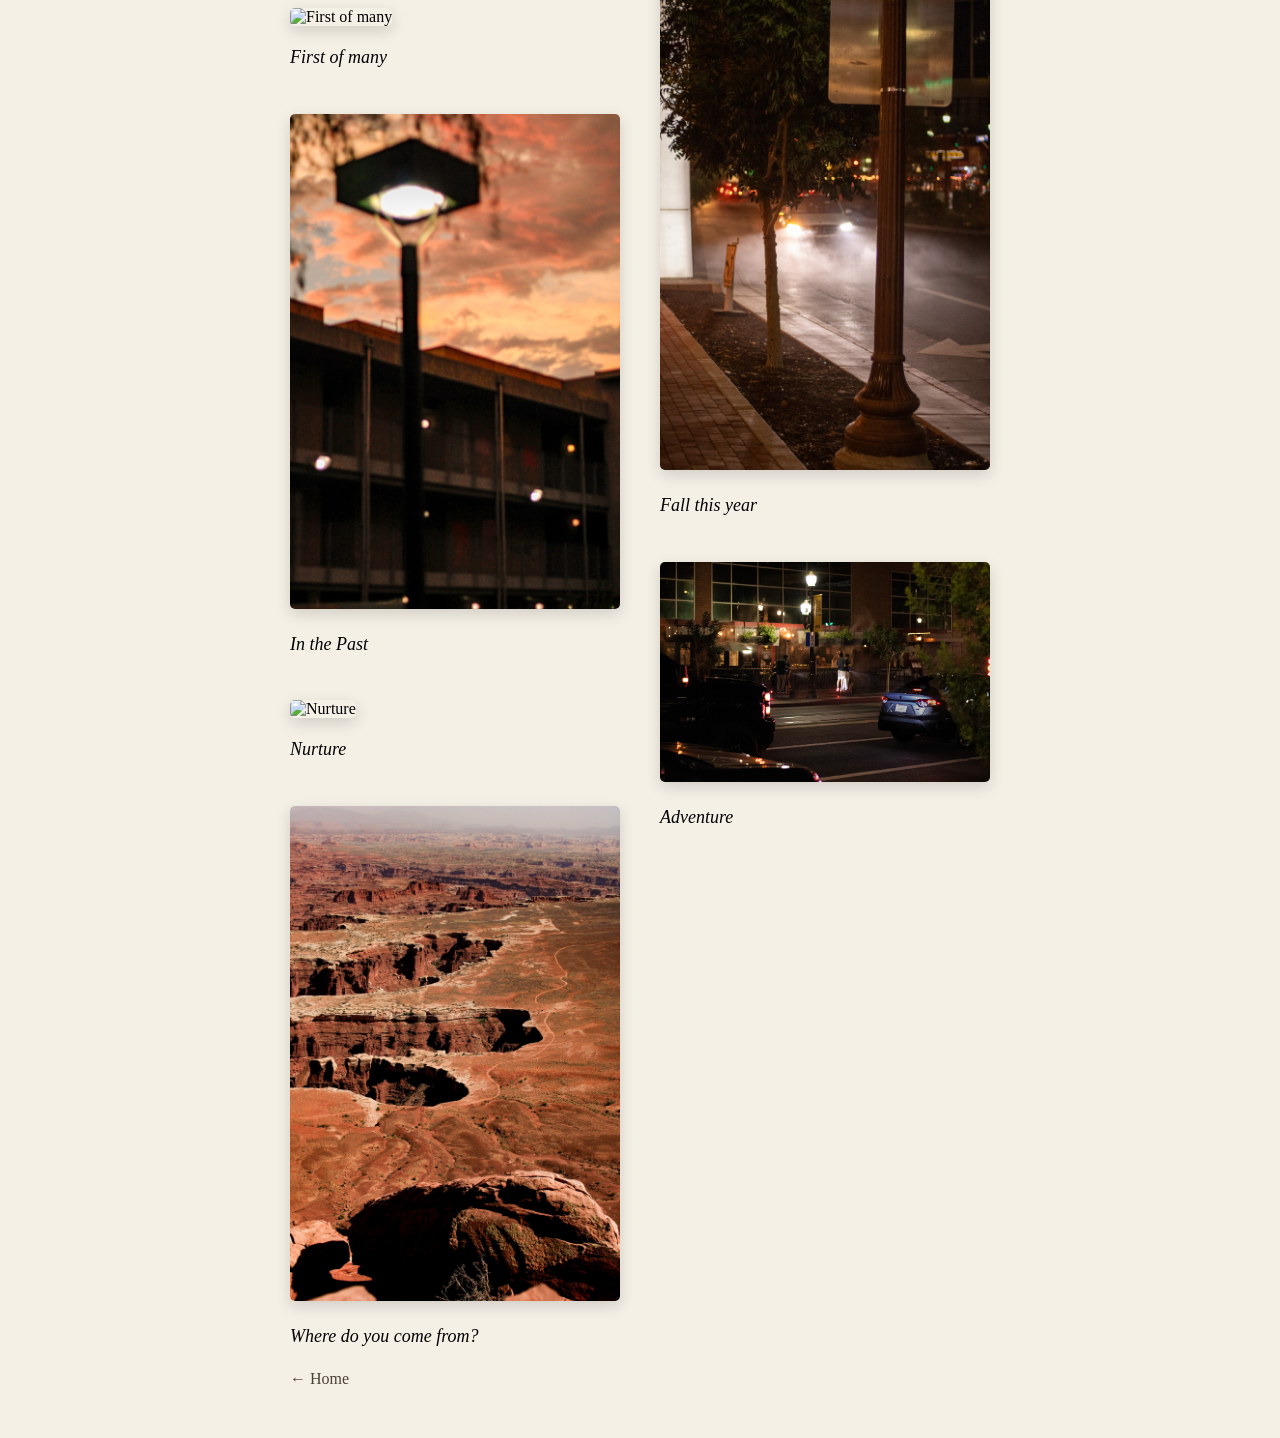
==== commit d58d88e4: "Major update, end of sept 26" ====
--- a/gallery.html
+++ b/gallery.html
@@ -268,6 +268,51 @@
             <p>Tumultous</p>
         </div>
 
+        <div class="photo-card">
+            <img 
+    class="gallery-image" 
+    src="images/wshot.jpg" 
+    alt="Five Maybe More?"
+    data-caption="Five, maybe more? — Tempe, Arizona • September 2026">
+            <p>Five Maybe More?</p>
+        </div>
+
+        <div class="photo-card">
+            <img 
+    class="gallery-image" 
+    src="images/ratiogroup.jpg" 
+    alt="Zoom"
+    data-caption="Zoom — Tempe, Arizona • September 2026">
+            <p>Zoom</p>
+        </div>
+
+        <div class="photo-card">
+            <img 
+    class="gallery-image" 
+    src="images/imalve.jpg" 
+    alt="Get in line"
+    data-caption="Get in line — Tempe, Arizona • September 2026">
+            <p>Get in line</p>
+        </div>
+
+        <div class="photo-card">
+            <img 
+    class="gallery-image" 
+    src="images/htsyear.jpg" 
+    alt="Fall this year"
+    data-caption="Fall this year — Tempe, Arizona • September 2026">
+            <p>Fall this year</p>
+        </div>
+
+        <div class="photo-card">
+            <img 
+    class="gallery-image" 
+    src="images/athrumist.jpg" 
+    alt="Adventure"
+    data-caption="Adventure — Tempe, Arizona • September 2026">
+            <p>Adventure</p>
+        </div>
+
     </div>
 
 
--- a/styles.css
+++ b/styles.css
@@ -352,4 +352,126 @@
 #poem {
     text-align: center;
     margin-top: 20px;
+}
+/* =========================
+   ABOUT PAGE
+   ========================= */
+
+.about-page {
+    max-width: 800px;
+    margin: 0 auto;
+    padding: 100px 50px 60px;
+}
+
+.about-intro {
+    text-align: center;
+    padding: 40px 0 60px;
+}
+
+.about-intro h1 {
+    font-size: 64px;
+    margin: 15px 0 25px;
+}
+
+.about-eyebrow {
+    font-size: 13px;
+    letter-spacing: 4px;
+    color: #777;
+    text-transform: uppercase;
+}
+
+.about-lead {
+    max-width: 600px;
+    margin: auto;
+    font-size: 23px;
+    line-height: 1.7;
+    color: #555;
+    font-style: italic;
+}
+
+.about-section {
+    margin: 80px 0;
+}
+
+.about-section h2 {
+    font-size: 32px;
+    margin-bottom: 25px;
+}
+
+.about-section p {
+    color: #3f3a35;
+}
+
+.creative-section {
+    text-align: center;
+    margin: 90px 0;
+}
+
+.creative-section h2 {
+    font-size: 38px;
+    margin: 15px 0 20px;
+}
+
+.creative-section p {
+    max-width: 600px;
+    margin: 0 auto 35px;
+}
+
+.about-button {
+    display: inline-block;
+    border: 1px solid #555;
+    padding: 15px 30px;
+
+    font-family: Georgia, serif;
+    font-size: 18px;
+
+    color: #2b2b2b;
+    text-decoration: none;
+
+    transition: 0.3s;
+}
+
+.about-button:hover {
+    background-color: #e8dfd0;
+    text-decoration: none;
+}
+
+.about-contact {
+    text-align: center;
+    margin-top: 100px;
+    padding-top: 30px;
+    border-top: 1px solid #bbb;
+}
+
+.about-contact p {
+    font-size: 16px;
+    color: #666;
+}
+
+
+   .about-section img.about-portrait {
+    width: 200px;
+    height: 260px;
+    object-fit: cover;
+    float: left;
+    margin: 5px 30px 20px 0;
+}
+/* Mobile */
+@media (max-width: 600px) {
+
+    .about-page {
+        padding: 60px 25px 40px;
+    }
+
+    .about-intro h1 {
+        font-size: 45px;
+    }
+
+    .about-lead {
+        font-size: 20px;
+    }
+
+    .about-section {
+        margin: 60px 0;
+}
 }
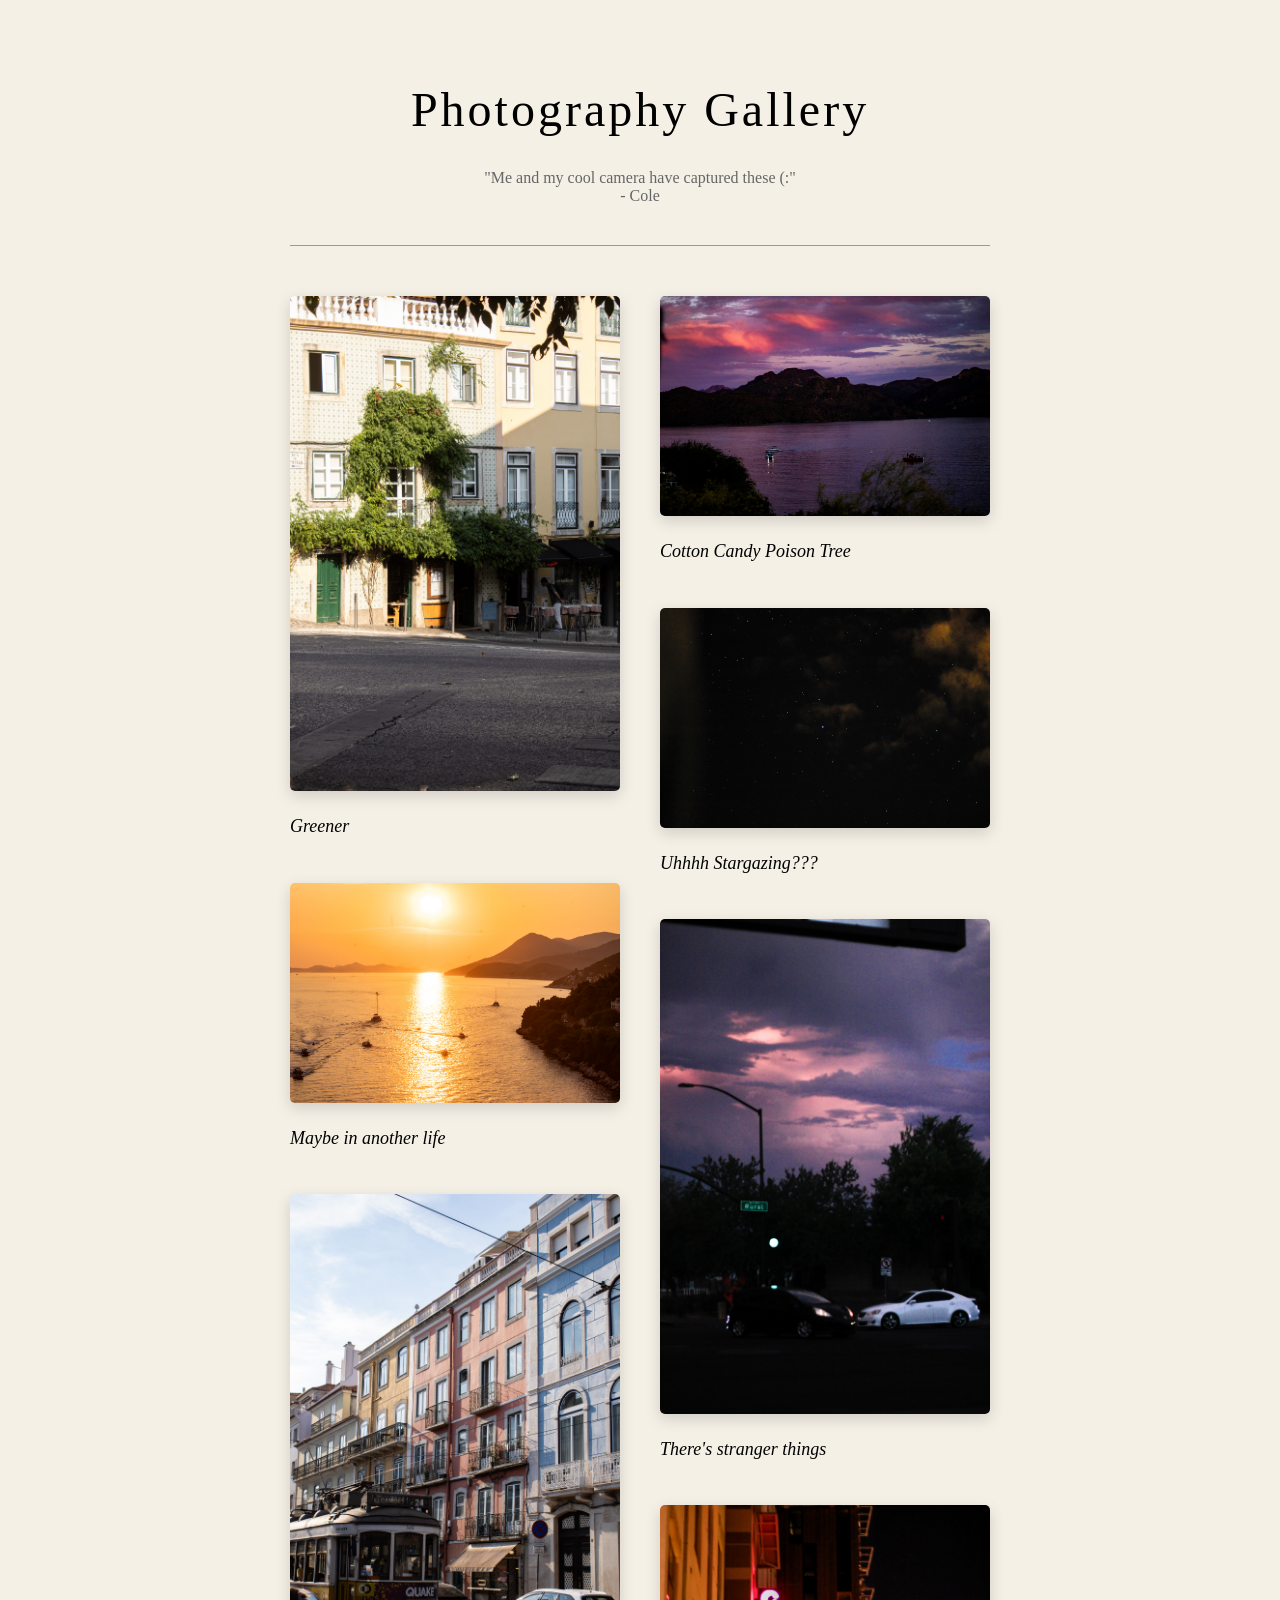
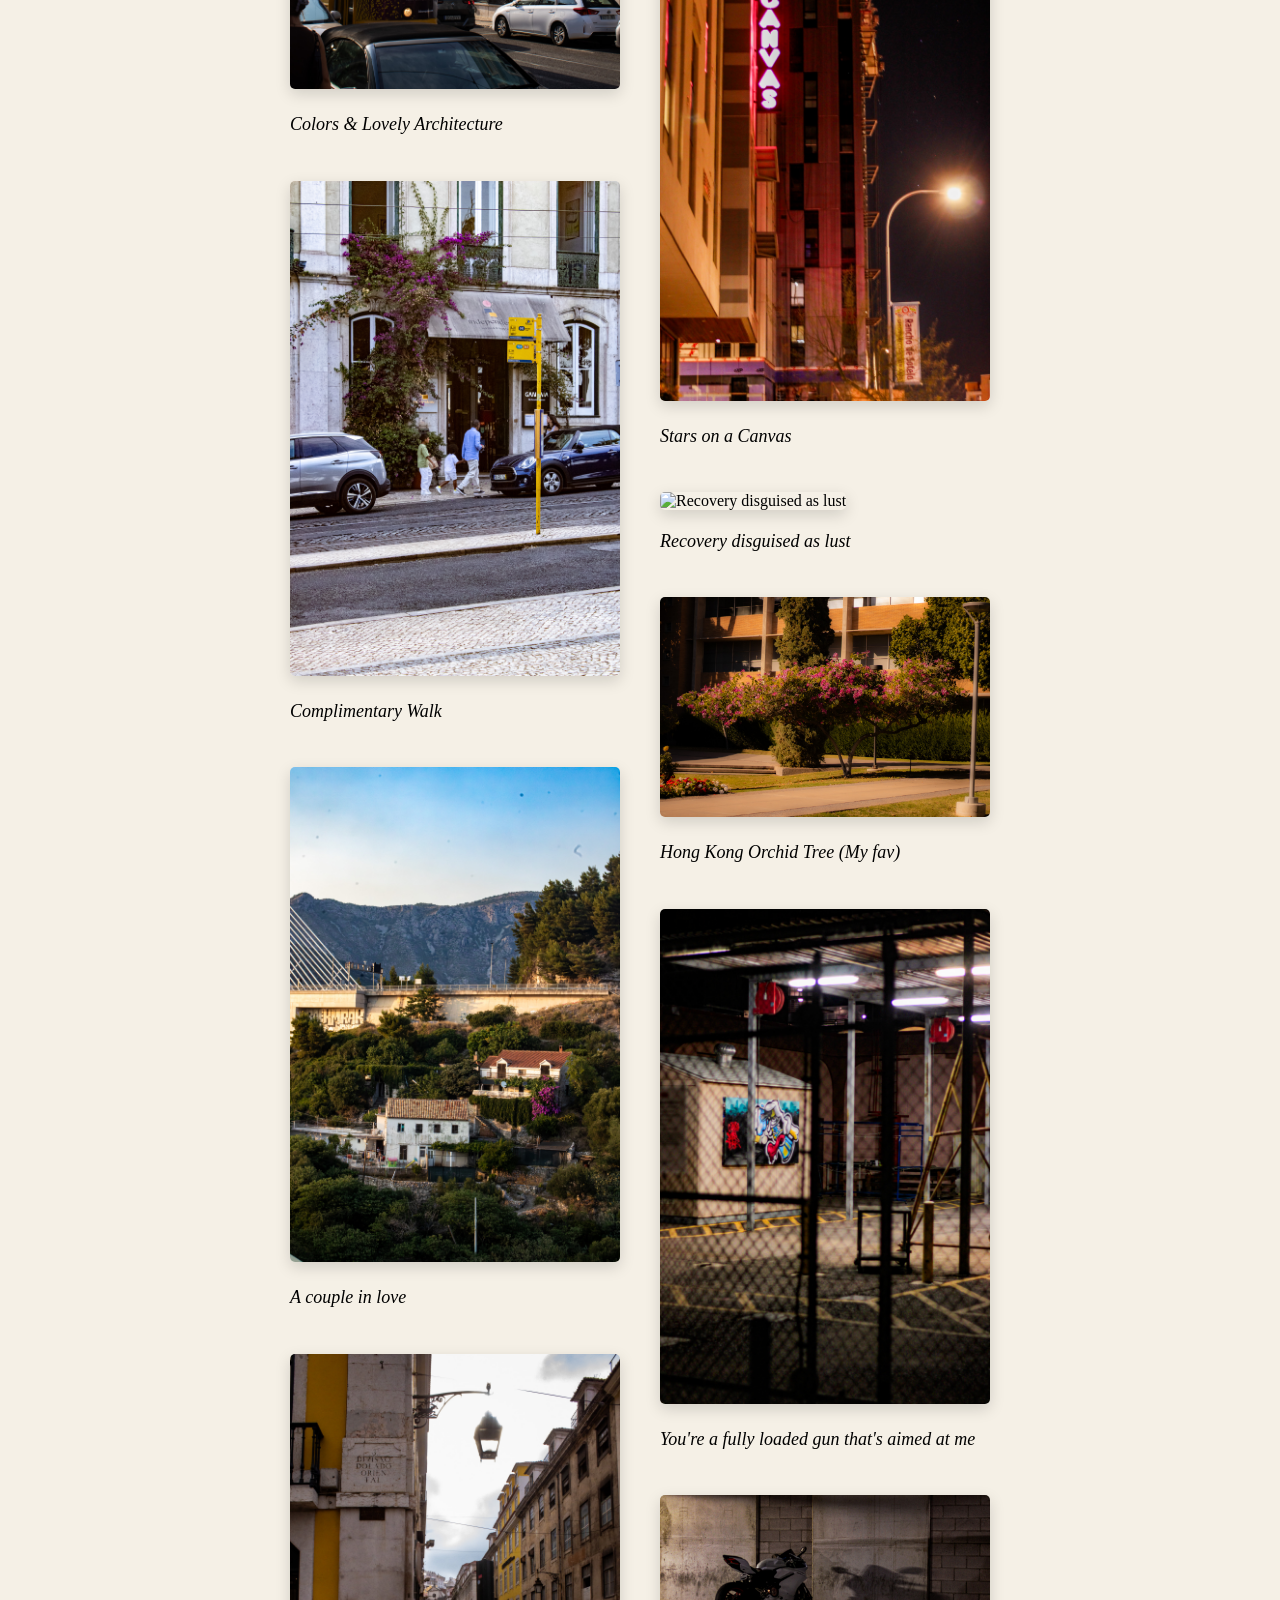
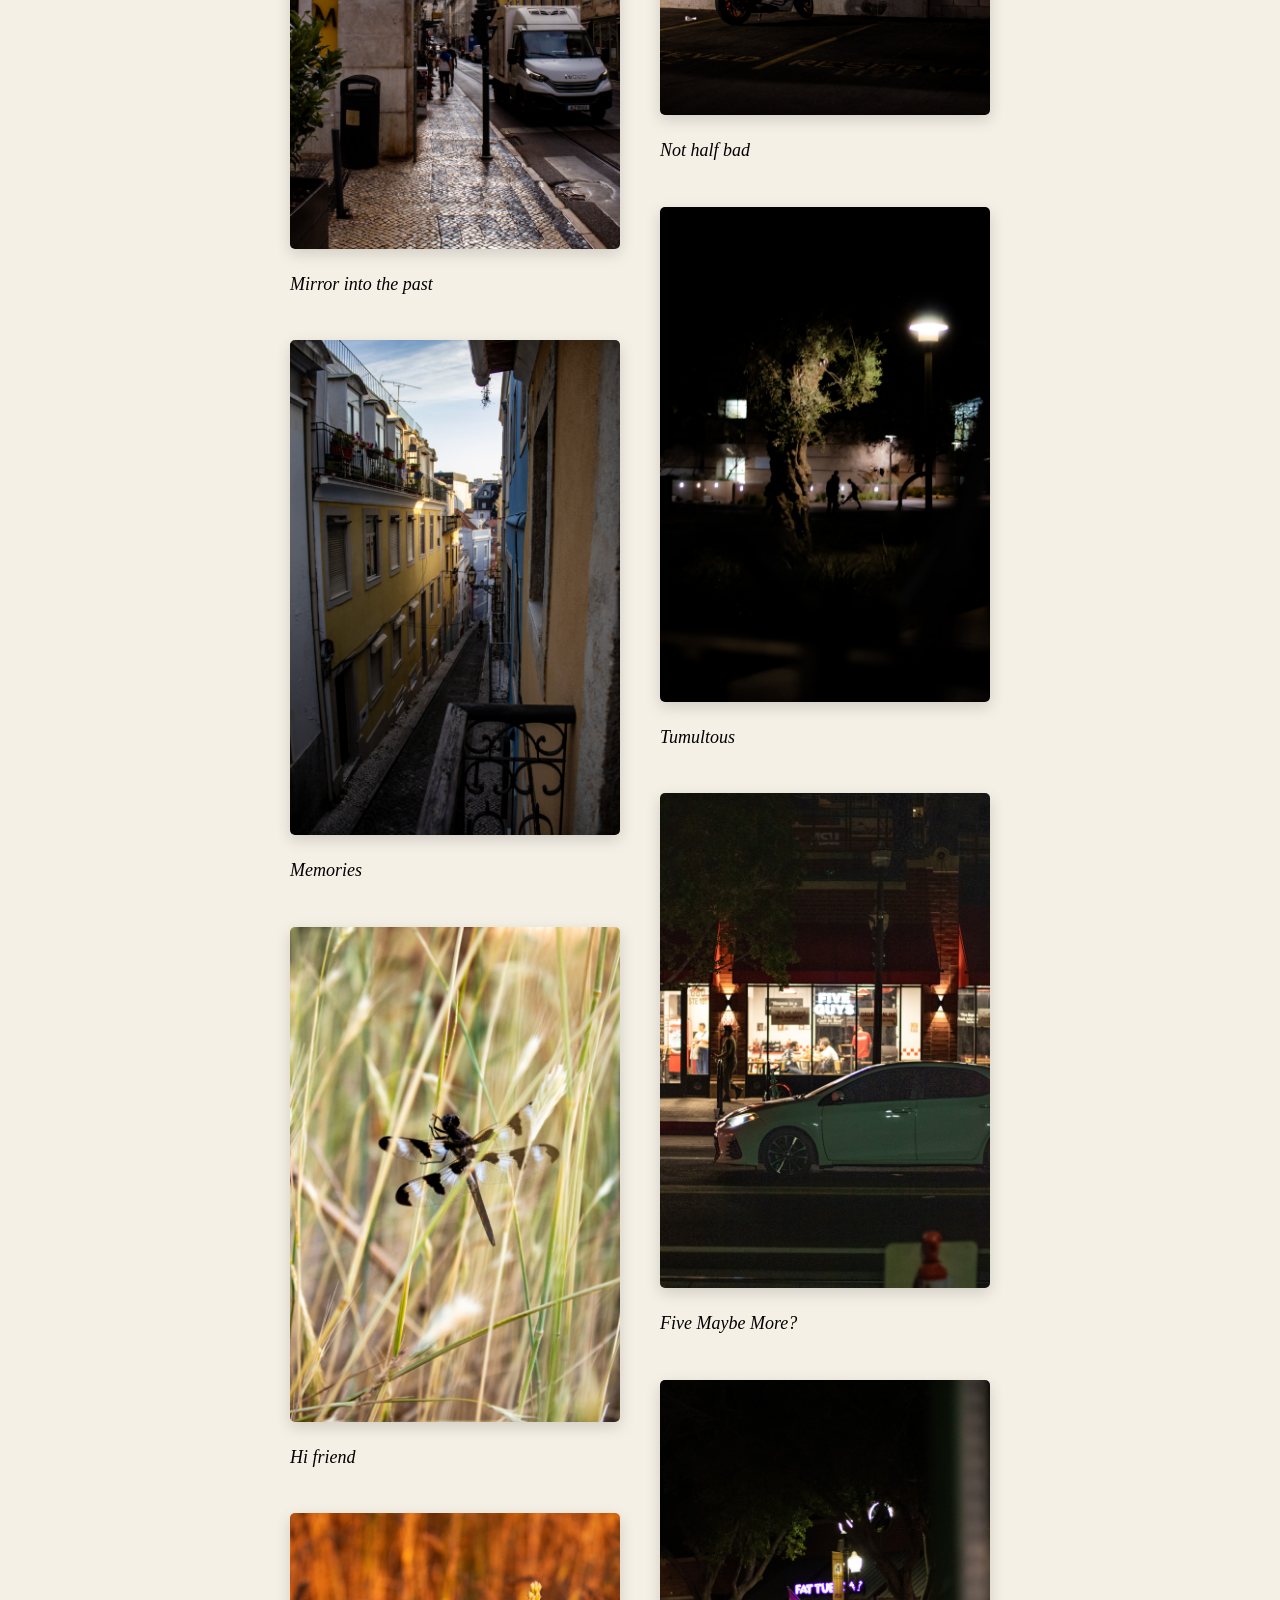
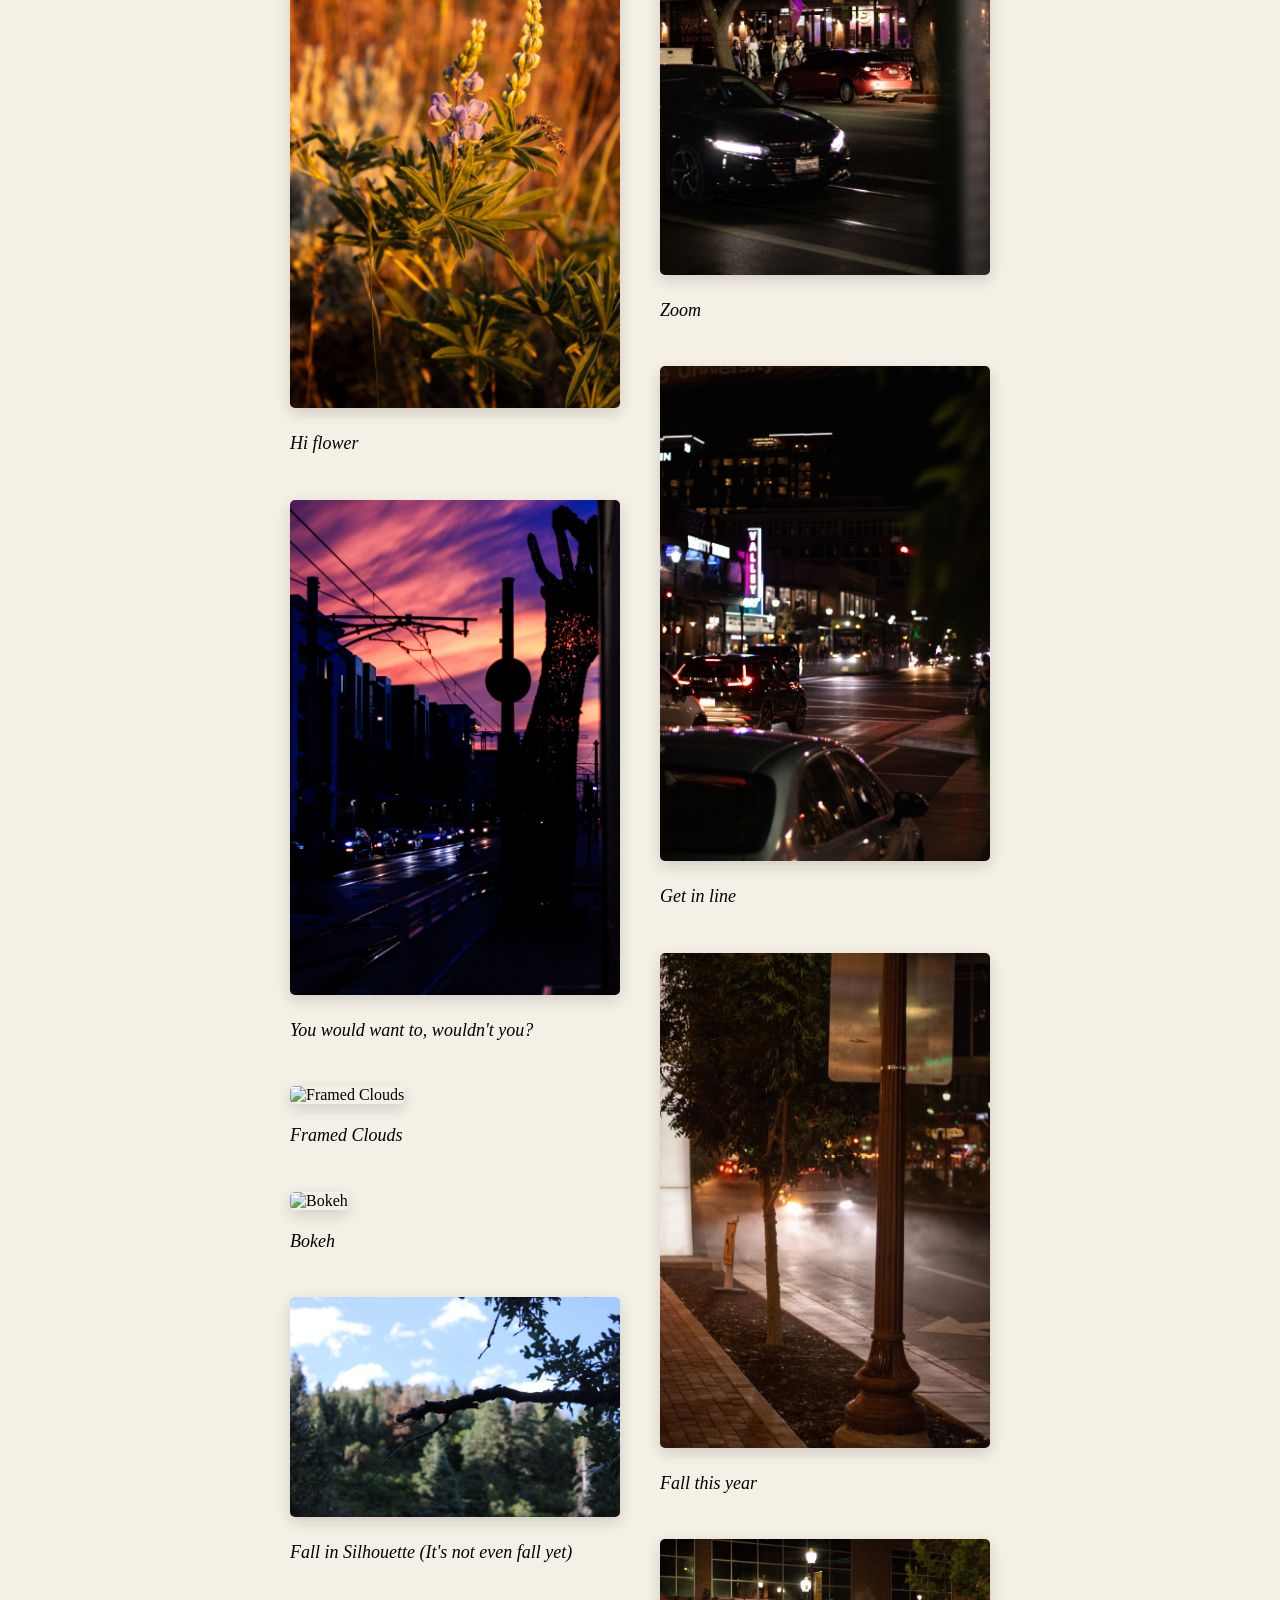
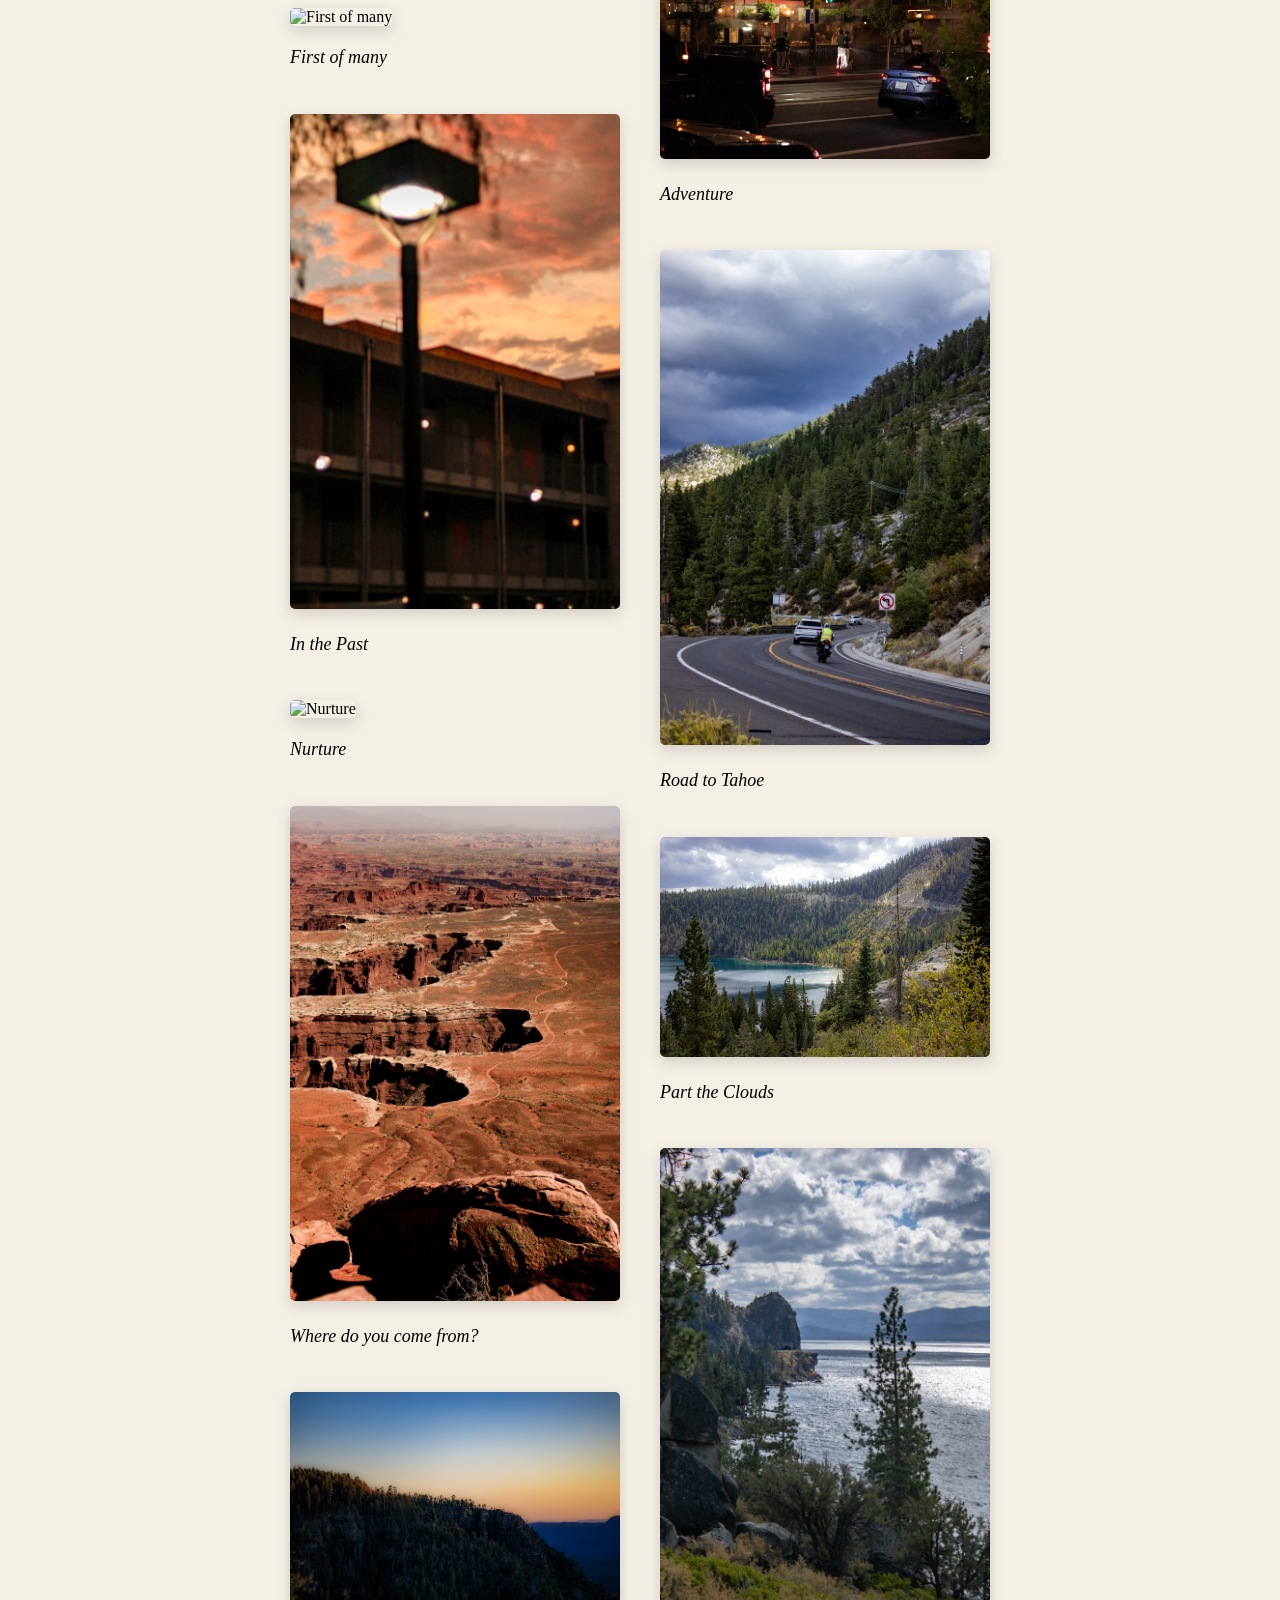
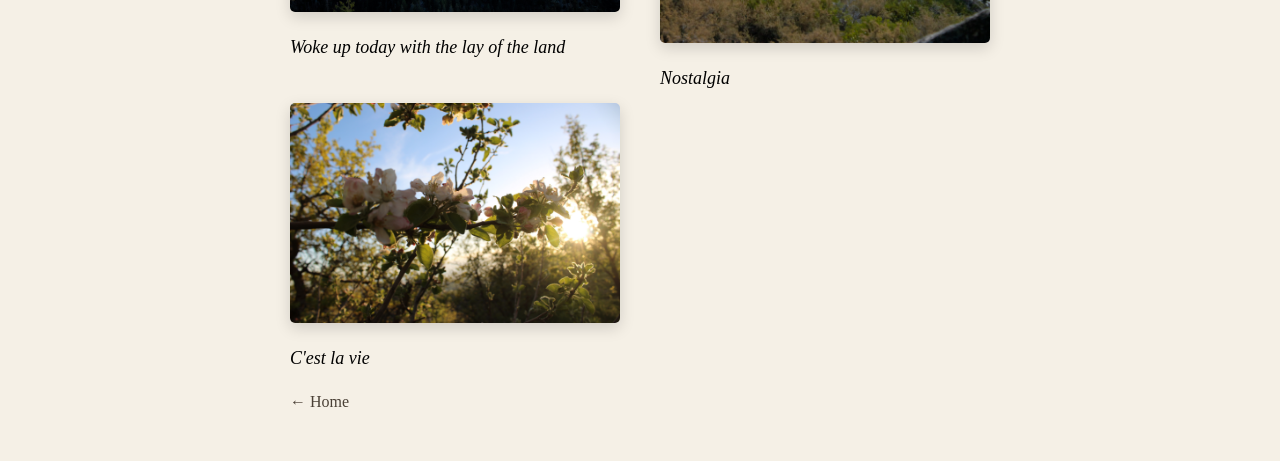
==== commit f21a9d58: "Poem fixes, picture additions" ====
--- a/gallery.html
+++ b/gallery.html
@@ -313,6 +313,33 @@
             <p>Adventure</p>
         </div>
 
+        <div class="photo-card">
+            <img 
+    class="gallery-image" 
+    src="images/roadtahoe.jpg" 
+    alt="Road to Tahoe"
+    data-caption="Road to Tahoe — Lake Tahoe, Nevada • October 2026">
+            <p>Road to Tahoe</p>
+        </div>
+
+        <div class="photo-card">
+            <img 
+    class="gallery-image" 
+    src="images/parttheclouds.jpg" 
+    alt="Part the Clouds"
+    data-caption="Part the Clouds — Lake Tahoe, California • October 2026">
+            <p>Part the Clouds</p>
+        </div>
+
+        <div class="photo-card">
+            <img 
+    class="gallery-image" 
+    src="images/Nostalgia.jpg" 
+    alt="Nostalgia"
+    data-caption="Nostalgia — Lake Tahoe, Nevada • October 2026">
+            <p>Nostalgia</p>
+        </div>
+
     </div>
 
 
